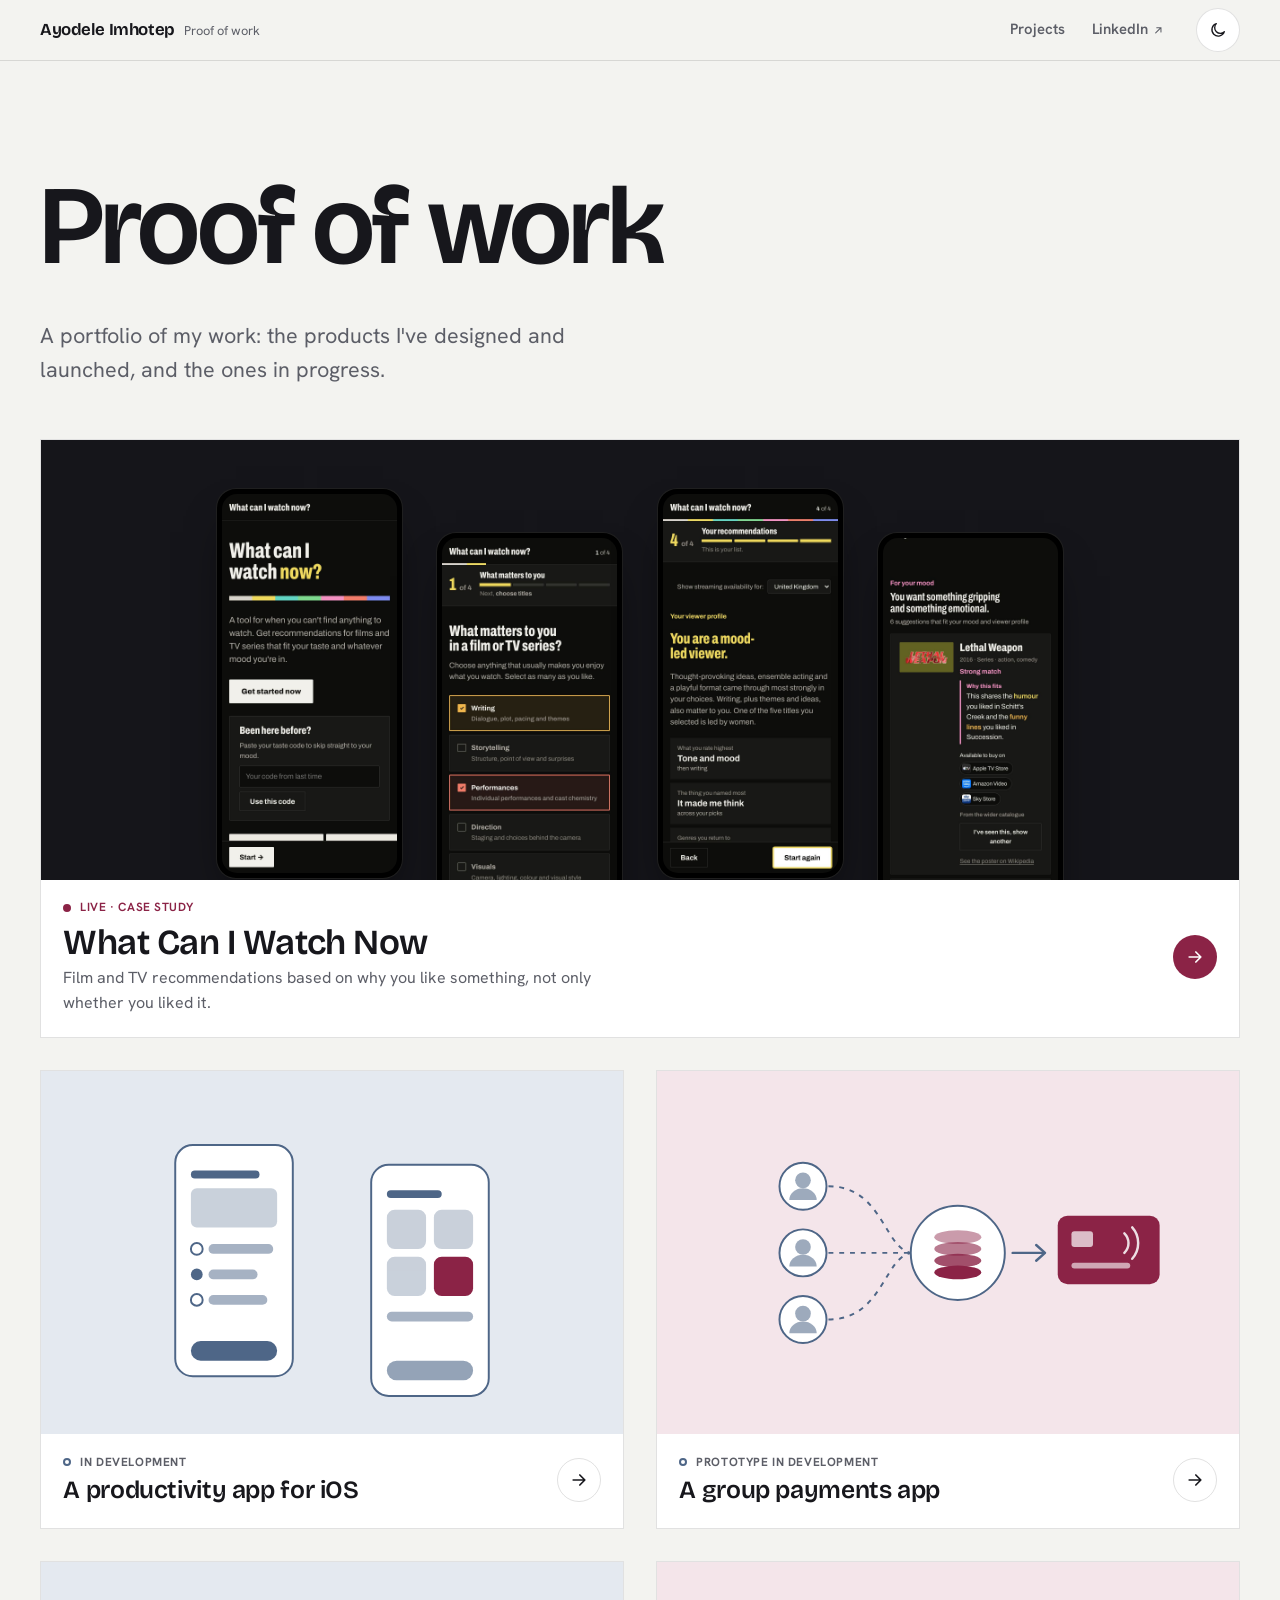
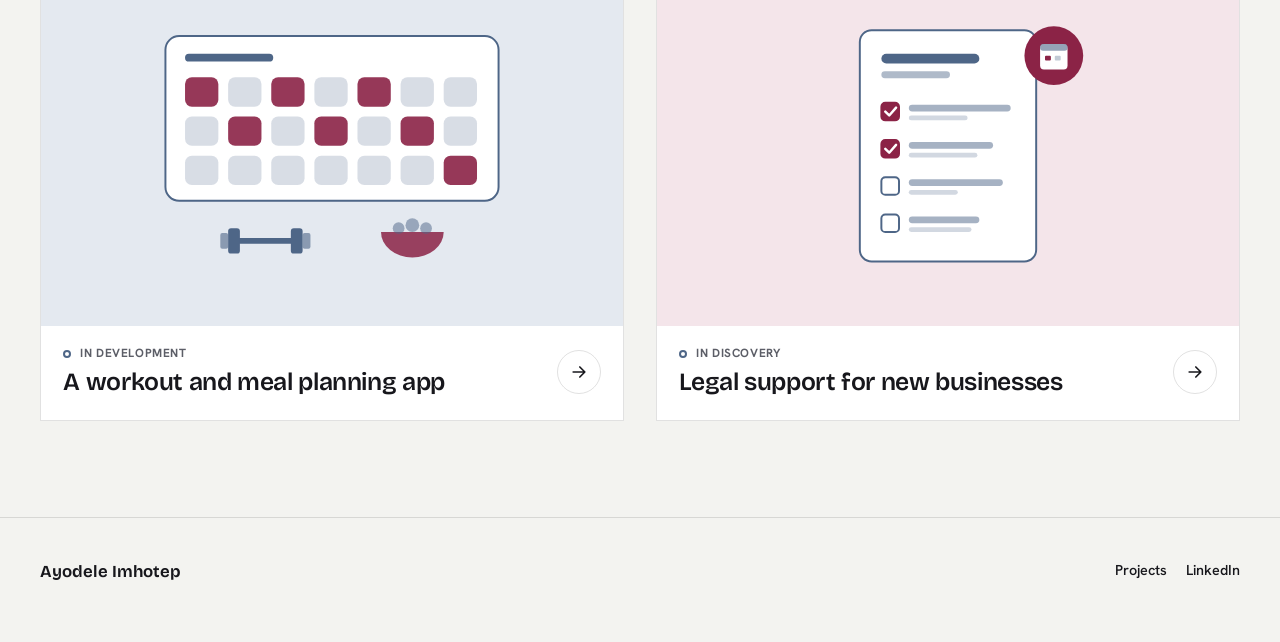
==== portfolio/index.html @ 2a447baf "Add projects in progress, current screens and copy edits" ====
<!doctype html>
<html lang="en-GB">
<head>
<meta charset="utf-8">
<meta name="viewport" content="width=device-width, initial-scale=1, viewport-fit=cover">
<title>Proof of Work, by Ayodele Imhotep</title>
<meta name="description" content="Proof of work: the portfolio of Ayodele Imhotep. Products designed and launched, and the ones in progress.">
<script>try{var t=localStorage.getItem('pow-theme');if(t==='dark'||t==='light')document.documentElement.setAttribute('data-theme',t)}catch(e){}</script>
<link rel="preconnect" href="https://fonts.googleapis.com">
<link rel="preconnect" href="https://fonts.gstatic.com" crossorigin>
<link href="https://fonts.googleapis.com/css2?family=Bricolage+Grotesque:opsz,wght@12..96,400..700&family=Hanken+Grotesk:ital,wght@0,300..700;1,300..700&display=swap" rel="stylesheet">
<link rel="stylesheet" href="site.css">
<link rel="stylesheet" href="redesign.css">
<link rel="stylesheet" href="refinement.css">
</head>
<body>
<a class="skip-link" href="#main">Skip to content</a>
<header class="site-nav">
  <div class="inner">
    <a class="brand" href="index.html"><span class="brand-name">Ayodele Imhotep</span><span class="brand-tag">Proof of work</span></a>
    <nav class="main-links" aria-label="Main"><a href="work.html">Projects</a><a href="https://www.linkedin.com/in/ayoimhotep" target="_blank" rel="noopener">LinkedIn<svg viewBox="0 0 24 24" fill="none" stroke="currentColor" stroke-width="2" stroke-linecap="round" stroke-linejoin="round" aria-hidden="true" class="ext"><path d="M7 17L17 7M9 7h8v8"/></svg></a></nav>
    <button class="theme-toggle" id="themeBtn" type="button" aria-label="Switch colour theme"><svg class="i-sun" viewBox="0 0 24 24" fill="none" stroke="currentColor" stroke-width="1.8" stroke-linecap="round" aria-hidden="true"><circle cx="12" cy="12" r="4.2"/><path d="M12 2.5v2.2M12 19.3v2.2M4.6 4.6l1.6 1.6M17.8 17.8l1.6 1.6M2.5 12h2.2M19.3 12h2.2M4.6 19.4l1.6-1.6M17.8 6.2l1.6-1.6"/></svg><svg class="i-moon" viewBox="0 0 24 24" fill="none" stroke="currentColor" stroke-width="1.8" stroke-linecap="round" stroke-linejoin="round" aria-hidden="true"><path d="M20.5 14.2A8.5 8.5 0 1 1 9.8 3.5a6.8 6.8 0 0 0 10.7 10.7z"/></svg></button>
  </div>
</header>

<main id="main">
<section class="landing">
  <div class="wrap">
    <h1>Proof of work</h1>
    <p class="lede">A portfolio of my work: the products I've designed and launched, and the ones in progress.</p>
  </div>
</section>

<section class="tiles" aria-label="Projects">
  <div class="wrap tile-grid">
    <a class="tile tile-feature" href="what-can-i-watch-now.html">
      <div class="tile-visual dark" aria-hidden="true">
        <div class="fan">
          <span><img src="img/wciwn-now-landing.jpg" alt="" width="390" height="844"></span>
          <span><img src="img/wciwn-now-what-matters.jpg" alt="" width="390" height="844"></span>
          <span><img src="img/wciwn-now-profile.jpg" alt="" width="390" height="844"></span>
          <span><img src="img/wciwn-now-recommendations.jpg" alt="" width="390" height="844"></span>
        </div>
      </div>
      <div class="tile-cap">
        <div>
          <p class="tile-status live"><span class="dot" aria-hidden="true"></span>Live · Case study</p>
          <h2>What Can I Watch Now</h2>
          <p>Film and TV recommendations based on why you like something, not only whether you liked it.</p>
        </div>
        <span class="tile-go"><svg viewBox="0 0 24 24" fill="none" stroke="currentColor" stroke-width="2" stroke-linecap="round" stroke-linejoin="round" aria-hidden="true"><path d="M5 12h14M13 6l6 6-6 6"/></svg></span>
      </div>
    </a>
    <a class="tile" href="work.html#planner">
      <div class="tile-visual slate" aria-hidden="true"><svg viewBox="0 0 480 300" preserveAspectRatio="xMidYMid meet" aria-hidden="true" focusable="false">
  <g fill="none" stroke="var(--slate)" stroke-width="2"><rect x="80" y="40" width="120" height="236" rx="18" fill="var(--surface)"/><rect x="280" y="60" width="120" height="236" rx="18" fill="var(--surface)"/></g>
  <g fill="var(--slate)"><rect x="96" y="66" width="70" height="8" rx="4"/><rect x="96" y="84" width="88" height="40" rx="6" opacity=".3"/>
  <circle cx="102" cy="146" r="6" fill="none" stroke="var(--slate)" stroke-width="2"/><rect x="114" y="141" width="66" height="10" rx="5" opacity=".5"/>
  <circle cx="102" cy="172" r="6"/><rect x="114" y="167" width="50" height="10" rx="5" opacity=".5"/>
  <circle cx="102" cy="198" r="6" fill="none" stroke="var(--slate)" stroke-width="2"/><rect x="114" y="193" width="60" height="10" rx="5" opacity=".5"/>
  <rect x="96" y="240" width="88" height="20" rx="10"/>
  <rect x="296" y="86" width="56" height="8" rx="4"/>
  <g opacity=".3"><rect x="296" y="106" width="40" height="40" rx="8"/><rect x="344" y="106" width="40" height="40" rx="8"/><rect x="296" y="154" width="40" height="40" rx="8"/></g><rect x="344" y="154" width="40" height="40" rx="8" fill="var(--accent)"/>
  <rect x="296" y="210" width="88" height="10" rx="5" opacity=".5"/><rect x="296" y="260" width="88" height="20" rx="10" opacity=".6"/></g>
</svg></div>
      <div class="tile-cap">
        <div>
          <p class="tile-status"><span class="dot" aria-hidden="true"></span>In development</p>
          <h2>A productivity app for iOS</h2>
        </div>
        <span class="tile-go ghost"><svg viewBox="0 0 24 24" fill="none" stroke="currentColor" stroke-width="2" stroke-linecap="round" stroke-linejoin="round" aria-hidden="true"><path d="M5 12h14M13 6l6 6-6 6"/></svg></span>
      </div>
    </a>
    <a class="tile" href="work.html#group-payments">
      <div class="tile-visual accent" aria-hidden="true"><svg viewBox="0 0 480 300" preserveAspectRatio="xMidYMid meet" aria-hidden="true" focusable="false">
  <g stroke="var(--slate)" stroke-width="2" stroke-dasharray="5 6" fill="none"><path d="M118 82 C175 82 175 150 205 150"/><path d="M118 150 L205 150"/><path d="M118 218 C175 218 175 150 205 150"/></g>
  <g fill="var(--surface)" stroke="var(--slate)" stroke-width="2"><circle cx="92" cy="82" r="24"/><circle cx="92" cy="150" r="24"/><circle cx="92" cy="218" r="24"/></g>
  <g fill="var(--slate)" opacity=".55"><circle cx="92" cy="76" r="8"/><path d="M78 96a14 12 0 0 1 28 0z"/><circle cx="92" cy="144" r="8"/><path d="M78 164a14 12 0 0 1 28 0z"/><circle cx="92" cy="212" r="8"/><path d="M78 232a14 12 0 0 1 28 0z"/></g>
  <circle cx="250" cy="150" r="48" fill="var(--surface)" stroke="var(--slate)" stroke-width="2"/>
  <g fill="var(--accent)"><ellipse cx="250" cy="170" rx="24" ry="7"/><ellipse cx="250" cy="158" rx="24" ry="7" opacity=".8"/><ellipse cx="250" cy="146" rx="24" ry="7" opacity=".6"/><ellipse cx="250" cy="134" rx="24" ry="7" opacity=".45"/></g>
  <path d="M306 150 H338" stroke="var(--slate)" stroke-width="2.5" stroke-linecap="round"/><path d="M330 142 l9 8 -9 8" fill="none" stroke="var(--slate)" stroke-width="2.5" stroke-linecap="round" stroke-linejoin="round"/>
  <rect x="352" y="112" width="104" height="70" rx="10" fill="var(--accent)"/><rect x="366" y="128" width="22" height="16" rx="3" fill="var(--surface)" opacity=".7"/>
  <g fill="none" stroke="var(--surface)" stroke-width="2.5" stroke-linecap="round" opacity=".85"><path d="M420 130a14 14 0 0 1 0 20"/><path d="M428 124a24 24 0 0 1 0 32"/></g>
  <rect x="366" y="160" width="60" height="6" rx="3" fill="var(--surface)" opacity=".6"/>
</svg></div>
      <div class="tile-cap">
        <div>
          <p class="tile-status"><span class="dot" aria-hidden="true"></span>Prototype in development</p>
          <h2>A group payments app</h2>
        </div>
        <span class="tile-go ghost"><svg viewBox="0 0 24 24" fill="none" stroke="currentColor" stroke-width="2" stroke-linecap="round" stroke-linejoin="round" aria-hidden="true"><path d="M5 12h14M13 6l6 6-6 6"/></svg></span>
      </div>
    </a>
    <a class="tile" href="work.html#workout-meals">
      <div class="tile-visual slate" aria-hidden="true"><svg viewBox="0 0 480 300" preserveAspectRatio="xMidYMid meet" aria-hidden="true" focusable="false">
  <rect x="70" y="40" width="340" height="168" rx="14" fill="var(--surface)" stroke="var(--slate)" stroke-width="2"/>
  <g fill="var(--slate)"><rect x="90" y="58" width="90" height="8" rx="4"/></g>
  <g>
<rect x="90" y="82" width="34" height="30" rx="7" fill="var(--accent)" opacity=".9"/><rect x="134" y="82" width="34" height="30" rx="7" fill="var(--slate)" opacity=".22"/><rect x="178" y="82" width="34" height="30" rx="7" fill="var(--accent)" opacity=".9"/><rect x="222" y="82" width="34" height="30" rx="7" fill="var(--slate)" opacity=".22"/><rect x="266" y="82" width="34" height="30" rx="7" fill="var(--accent)" opacity=".9"/><rect x="310" y="82" width="34" height="30" rx="7" fill="var(--slate)" opacity=".22"/><rect x="354" y="82" width="34" height="30" rx="7" fill="var(--slate)" opacity=".22"/><rect x="90" y="122" width="34" height="30" rx="7" fill="var(--slate)" opacity=".22"/><rect x="134" y="122" width="34" height="30" rx="7" fill="var(--accent)" opacity=".9"/><rect x="178" y="122" width="34" height="30" rx="7" fill="var(--slate)" opacity=".22"/><rect x="222" y="122" width="34" height="30" rx="7" fill="var(--accent)" opacity=".9"/><rect x="266" y="122" width="34" height="30" rx="7" fill="var(--slate)" opacity=".22"/><rect x="310" y="122" width="34" height="30" rx="7" fill="var(--accent)" opacity=".9"/><rect x="354" y="122" width="34" height="30" rx="7" fill="var(--slate)" opacity=".22"/><rect x="90" y="162" width="34" height="30" rx="7" fill="var(--slate)" opacity=".22"/><rect x="134" y="162" width="34" height="30" rx="7" fill="var(--slate)" opacity=".22"/><rect x="178" y="162" width="34" height="30" rx="7" fill="var(--slate)" opacity=".22"/><rect x="222" y="162" width="34" height="30" rx="7" fill="var(--slate)" opacity=".22"/><rect x="266" y="162" width="34" height="30" rx="7" fill="var(--slate)" opacity=".22"/><rect x="310" y="162" width="34" height="30" rx="7" fill="var(--slate)" opacity=".22"/><rect x="354" y="162" width="34" height="30" rx="7" fill="var(--accent)" opacity=".9"/>
  </g>
  <g transform="translate(140 236)" fill="var(--slate)"><rect x="0" y="10" width="64" height="6" rx="3"/><rect x="-6" y="0" width="12" height="26" rx="3"/><rect x="58" y="0" width="12" height="26" rx="3"/><rect x="-14" y="5" width="8" height="16" rx="2" opacity=".6"/><rect x="70" y="5" width="8" height="16" rx="2" opacity=".6"/></g>
  <g transform="translate(290 232)"><path d="M0 8 H64 A32 26 0 0 1 0 8 Z" fill="var(--accent)" opacity=".85"/><g fill="var(--slate)" opacity=".5"><circle cx="18" cy="4" r="6"/><circle cx="32" cy="1" r="7"/><circle cx="46" cy="4" r="6"/></g></g>
</svg></div>
      <div class="tile-cap">
        <div>
          <p class="tile-status"><span class="dot" aria-hidden="true"></span>In development</p>
          <h2>A workout and meal planning app</h2>
        </div>
        <span class="tile-go ghost"><svg viewBox="0 0 24 24" fill="none" stroke="currentColor" stroke-width="2" stroke-linecap="round" stroke-linejoin="round" aria-hidden="true"><path d="M5 12h14M13 6l6 6-6 6"/></svg></span>
      </div>
    </a>
    <a class="tile" href="work.html#legal-support">
      <div class="tile-visual accent" aria-hidden="true"><svg viewBox="0 0 480 300" preserveAspectRatio="xMidYMid meet" aria-hidden="true" focusable="false">
  <rect x="150" y="34" width="180" height="236" rx="12" fill="var(--surface)" stroke="var(--slate)" stroke-width="2"/>
  <g fill="var(--slate)"><rect x="172" y="58" width="100" height="10" rx="5"/><rect x="172" y="76" width="70" height="7" rx="3.5" opacity=".45"/></g>
  <rect x="172" y="108" width="18" height="18" rx="4" fill="var(--accent)" stroke="var(--accent)" stroke-width="2"/><path d="M176 117 l4 4 7 -8" fill="none" stroke="var(--surface)" stroke-width="2.5" stroke-linecap="round" stroke-linejoin="round"/><rect x="200" y="110" width="104" height="7" rx="3.5" fill="var(--slate)" opacity=".5"/><rect x="200" y="121" width="60" height="5" rx="2.5" fill="var(--slate)" opacity=".25"/>
  <rect x="172" y="146" width="18" height="18" rx="4" fill="var(--accent)" stroke="var(--accent)" stroke-width="2"/><path d="M176 155 l4 4 7 -8" fill="none" stroke="var(--surface)" stroke-width="2.5" stroke-linecap="round" stroke-linejoin="round"/><rect x="200" y="148" width="86" height="7" rx="3.5" fill="var(--slate)" opacity=".5"/><rect x="200" y="159" width="70" height="5" rx="2.5" fill="var(--slate)" opacity=".25"/>
  <rect x="172" y="184" width="18" height="18" rx="4" fill="none" stroke="var(--slate)" stroke-width="2"/><rect x="200" y="186" width="96" height="7" rx="3.5" fill="var(--slate)" opacity=".5"/><rect x="200" y="197" width="50" height="5" rx="2.5" fill="var(--slate)" opacity=".25"/>
  <rect x="172" y="222" width="18" height="18" rx="4" fill="none" stroke="var(--slate)" stroke-width="2"/><rect x="200" y="224" width="72" height="7" rx="3.5" fill="var(--slate)" opacity=".5"/><rect x="200" y="235" width="64" height="5" rx="2.5" fill="var(--slate)" opacity=".25"/>

  <g transform="translate(318 30)"><circle cx="30" cy="30" r="30" fill="var(--accent)"/><rect x="16" y="18" width="28" height="26" rx="4" fill="var(--surface)"/><rect x="16" y="18" width="28" height="7" rx="3" fill="var(--slate)" opacity=".6"/><rect x="21" y="30" width="6" height="5" rx="1" fill="var(--accent)"/><rect x="31" y="30" width="6" height="5" rx="1" fill="var(--slate)" opacity=".35"/></g>
</svg></div>
      <div class="tile-cap">
        <div>
          <p class="tile-status"><span class="dot" aria-hidden="true"></span>In discovery</p>
          <h2>Legal support for new businesses</h2>
        </div>
        <span class="tile-go ghost"><svg viewBox="0 0 24 24" fill="none" stroke="currentColor" stroke-width="2" stroke-linecap="round" stroke-linejoin="round" aria-hidden="true"><path d="M5 12h14M13 6l6 6-6 6"/></svg></span>
      </div>
    </a>
  </div>
</section>
</main>
<footer class="site-footer">
  <div class="wrap">
    <p class="f-name">Ayodele Imhotep</p>
    <nav aria-label="Footer">
      <a href="work.html">Projects</a><a href="https://www.linkedin.com/in/ayoimhotep" target="_blank" rel="noopener">LinkedIn</a>
    </nav>
  </div>
</footer>
<script src="site.js"></script>
</body>
</html>
---- portfolio/site.css ----
/* ============ tokens ============ */

:root{
  /* fonts */
  --f-display:'Bricolage Grotesque','Hanken Grotesk',system-ui,sans-serif;
  --f-body:'Hanken Grotesk',system-ui,-apple-system,'Segoe UI',sans-serif;
  --f-ui:'Hanken Grotesk',system-ui,-apple-system,'Segoe UI',sans-serif;

  /* palette: light */
  --bg:#F3F3F0; --surface:#FFFFFF; --surface-2:#E9E9E5;
  --ink:#17171C; --ink-2:#5C5E67; --line:rgba(23,23,28,.13); --line-soft:rgba(23,23,28,.075);
  --accent:#8B2346; --accent-hover:#6F1B37; --accent-ink:#FFFFFF; --accent-soft:#F4E5EA;
  --slate:#4E6687; --slate-soft:#E4E9F0;
  --band:#15151A; --band-2:#1E1E24; --band-ink:#F1F1F3; --band-ink-2:#A7A9B2; --band-line:rgba(241,241,243,.14); --band-accent:#F29AB4;
  --shadow-1:0 1px 2px rgba(23,23,28,.06),0 1px 1px rgba(23,23,28,.04);
  --shadow-2:0 2px 6px rgba(23,23,28,.06),0 18px 40px -18px rgba(23,23,28,.28);
  --r-s:8px; --r-m:14px; --r-l:22px;

  /* aliases used by the case study components */
  --card:var(--surface); --card2:var(--surface-2); --ink2:var(--ink-2);
  --accent-bright:var(--accent); --yellow:var(--accent); --yellow-ink:var(--accent); --yellow-wash:var(--accent-soft);
  --chart-bar:var(--accent); --chart-bar2:var(--accent-hover); --chart-muted:#A9ABB3; --chart-grid:var(--line);
  --dk-bg:var(--band); --dk-card:var(--band-2); --dk-ink:var(--band-ink); --dk-ink2:var(--band-ink-2); --dk-line:var(--band-line);
  --dk-accent:var(--band-accent); --dk-yellow:var(--band-accent);
  --warn-wash:#F5EBDD; --warn-ink:#8A5A1F; --shadow:var(--shadow-1);
  --black:#17171C; --cream:#F3F3F0;
}
@media (prefers-color-scheme: dark){
  :root:not([data-theme="light"]){
    color-scheme:dark;
    --bg:#0F0F12; --surface:#17171C; --surface-2:#1D1D23;
    --ink:#EDEDF0; --ink-2:#A3A5AE; --line:rgba(237,237,240,.14); --line-soft:rgba(237,237,240,.08);
    --accent:#F29AB4; --accent-hover:#F7B7CA; --accent-ink:#1B0A11; --accent-soft:#35202A;
    --slate:#9DB2D1; --slate-soft:#1F2733;
    --band:#08080A; --band-2:#16161B;
    --shadow-1:0 1px 2px rgba(0,0,0,.5); --shadow-2:0 2px 6px rgba(0,0,0,.4),0 18px 40px -18px rgba(0,0,0,.8);
    --chart-muted:#5C5E66; --warn-wash:#2B2217; --warn-ink:#E6C08A;
  }
}
:root[data-theme="dark"]{
  color-scheme:dark;
  --bg:#0F0F12; --surface:#17171C; --surface-2:#1D1D23;
  --ink:#EDEDF0; --ink-2:#A3A5AE; --line:rgba(237,237,240,.14); --line-soft:rgba(237,237,240,.08);
  --accent:#F29AB4; --accent-hover:#F7B7CA; --accent-ink:#1B0A11; --accent-soft:#35202A;
  --slate:#9DB2D1; --slate-soft:#1F2733;
  --band:#08080A; --band-2:#16161B;
  --shadow-1:0 1px 2px rgba(0,0,0,.5); --shadow-2:0 2px 6px rgba(0,0,0,.4),0 18px 40px -18px rgba(0,0,0,.8);
  --chart-muted:#5C5E66; --warn-wash:#2B2217; --warn-ink:#E6C08A;
}


/* ============ base ============ */
*{box-sizing:border-box}
html{scroll-behavior:smooth}
body{
  margin:0; background:var(--bg); color:var(--ink);
  font-family:var(--f-body);
  font-size:17px; line-height:1.6;
  -webkit-font-smoothing:antialiased; text-rendering:optimizeLegibility;
}
img,svg{max-width:100%;height:auto}
a{color:var(--accent);text-decoration-thickness:1px;text-underline-offset:3px}
.mono{font-family:var(--f-ui);font-variant-numeric:tabular-nums}
.measure{max-width:46rem}
.wrap{max-width:1120px;margin:0 auto;padding:0 20px}
@media(max-width:640px){.wrap{padding:0 16px}}

h1,h2,h3,h4{font-family:var(--f-display);font-weight:600;line-height:1.12;margin:0 0 .5em;letter-spacing:-.015em}
h2{font-size:clamp(1.6rem,3.2vw,2.35rem);text-wrap:balance}
h3{font-size:clamp(1.15rem,2vw,1.4rem)}
h4{font-size:1.05rem}
p{margin:0 0 1em}
ul{padding-left:1.15em;margin:0 0 1em}
li{margin:0 0 .45em}
strong{font-weight:650}

.kicker{font-family:var(--f-ui);font-weight:600;font-size:.9rem;color:var(--accent);margin-bottom:.8em;display:flex;align-items:center;gap:.6em}
.kicker::before{content:"";width:18px;height:2px;border-radius:2px;background:currentColor;flex:none}
.sec{padding:clamp(3rem,7vw,5.5rem) 0}
.sec-dark{background:var(--dk-bg);color:var(--dk-ink)}
.sec-dark .kicker{color:var(--dk-accent)}
.sec-dark p, .sec-dark li{color:var(--dk-ink)}
.sec-dark .dim{color:var(--dk-ink2)}
.dim{color:var(--ink2)}
.lead{font-size:1.13rem;line-height:1.6}

/* category band motif */
.band{display:flex;height:6px;width:100%}
.band i{flex:1}
.band i:nth-child(1){background:var(--b1)}.band i:nth-child(2){background:var(--b2)}
.band i:nth-child(3){background:var(--b3)}.band i:nth-child(4){background:var(--b4)}
.band i:nth-child(5){background:var(--b5)}.band i:nth-child(6){background:var(--b6)}
.band i:nth-child(7){background:var(--b7)}.band i:nth-child(8){background:var(--b8)}
.band i:nth-child(9){background:var(--b9)}.band i:nth-child(10){background:var(--b10)}
.band i:nth-child(11){background:var(--b11)}

/* ============ hero ============ */
.hero{background:var(--bg);color:var(--ink);position:relative;overflow:hidden;border-bottom:1px solid var(--line-soft)}
.hero .wrap{padding-top:clamp(3.5rem,8vw,6.5rem);padding-bottom:clamp(3rem,7vw,5.5rem);position:relative}
.hero h1{
  font-size:clamp(2.6rem,7.2vw,5.4rem);
  line-height:.98;letter-spacing:0;margin:.25em 0 .3em;
}
.hero h1 .y{color:var(--accent);font-style:italic}
.hero .sub{max-width:44rem;color:var(--ink2);font-size:clamp(1rem,1.6vw,1.2rem)}
.hero-meta{display:flex;flex-wrap:wrap;gap:.5rem;margin-top:1.6rem}
.chip{
  font-family:var(--f-ui);font-size:.7rem;letter-spacing:.01em;
  border:1px solid var(--line);color:var(--ink2);border-radius:99px;padding:.42em .95em;white-space:nowrap;
}
.chip b{color:var(--accent);font-weight:600}
.hero-stats{display:grid;grid-template-columns:repeat(4,1fr);gap:1px;background:var(--line);border:1px solid var(--line);border-radius:10px;overflow:hidden;margin-top:2.4rem}
.hero-stats>div{background:var(--card);padding:1.05rem 1.15rem}
.hero-stats .n{font-family:var(--f-display);font-size:clamp(1.5rem,2.8vw,2.15rem);font-weight:600;color:var(--accent);line-height:1.1;font-variant-numeric:tabular-nums}
.hero-stats .l{font-family:var(--f-ui);font-size:.76rem;color:var(--ink2);margin-top:.3rem;line-height:1.35}
@media(max-width:760px){.hero-stats{grid-template-columns:repeat(2,1fr)}}

/* ============ cards & callouts ============ */
.card{background:var(--card);border:1px solid var(--line-soft);border-radius:10px;padding:1.4rem 1.5rem;box-shadow:var(--shadow)}
.callout{
  border-left:4px solid var(--yellow);background:var(--yellow-wash);
  border-radius:0 8px 8px 0;padding:1rem 1.25rem;margin:1.4rem 0;
}
.callout .t{font-weight:700;font-size:.78rem;letter-spacing:.01em;color:var(--yellow-ink);margin-bottom:.35rem;font-family:var(--f-ui)}
.callout p{margin:0}
.grid2{display:grid;grid-template-columns:1fr 1fr;gap:1.2rem}
.grid2>*,.grid3>*{min-width:0}
.grid3{display:grid;grid-template-columns:repeat(3,1fr);gap:1.2rem}
@media(max-width:860px){.grid2,.grid3{grid-template-columns:1fr}}

/* ============ tables ============ */
.tblwrap{overflow-x:auto;border:1px solid var(--line-soft);border-radius:10px;background:var(--card);box-shadow:var(--shadow)}
table{border-collapse:collapse;width:100%;font-size:.9rem}
th{
  font-family:var(--f-ui);font-size:.66rem;letter-spacing:.01em;
  color:var(--ink2);text-align:left;padding:.8em .95em;border-bottom:1.5px solid var(--line);white-space:nowrap;
}
td{padding:.72em .95em;border-bottom:1px solid var(--line-soft);vertical-align:top}
tr:last-child td{border-bottom:none}
td.num,th.num{text-align:right;font-family:var(--f-ui);font-variant-numeric:tabular-nums;white-space:nowrap}
.tag{
  display:inline-block;font-family:var(--f-ui);font-size:.63rem;font-weight:600;letter-spacing:.01em;
  border-radius:99px;padding:.28em .7em;white-space:nowrap;
}
.tag.ship{background:var(--accent);color:var(--bg)}
:root[data-theme="dark"] .tag.ship{color:#14161C}
@media (prefers-color-scheme: dark){:root:not([data-theme="light"]) .tag.ship{color:#14161C}}
.tag.defer{border:1.5px solid var(--chart-muted);color:var(--ink2);background:transparent}

/* ============ figures ============ */
figure{margin:1.8rem 0}
figcaption{font-size:.8rem;color:var(--ink2);margin-top:.7rem;font-family:var(--f-ui);line-height:1.5}
.sec-dark figcaption{color:var(--dk-ink2)}
.figpanel{background:var(--card);border:1px solid var(--line-soft);border-radius:10px;padding:1.5rem;box-shadow:var(--shadow)}
.sec-dark .figpanel{background:var(--dk-card);border-color:var(--dk-line)}
svg text{font-family:var(--f-ui);font-variant-numeric:tabular-nums}

/* ============ persona cards ============ */
.personas{display:grid;grid-template-columns:repeat(2,1fr);gap:1.3rem}
@media(max-width:860px){.personas{grid-template-columns:1fr}}
.pcard{background:var(--dk-card);border:1px solid var(--dk-line);border-radius:12px;overflow:hidden;display:flex;flex-direction:column}
.pcard .phead{position:relative}
.pcard .pnum{z-index:3}
.pcard .phead svg{display:block;width:100%}
.pcard .pnum{
  position:absolute;top:12px;left:14px;font-family:var(--f-ui);font-size:.66rem;font-weight:600;
  letter-spacing:.1em;background:rgba(21,23,29,.75);color:#F3F3EF;
  border-radius:99px;padding:.35em .8em;backdrop-filter:blur(4px);
}
.pcard .pbody{padding:1.25rem 1.35rem 1.4rem;color:var(--dk-ink)}
.pcard h3{margin-bottom:.2rem}
.pcard .psub{font-size:.82rem;color:var(--dk-ink2);margin-bottom:.9rem}
.pcard ul{margin:0;font-size:.9rem;color:var(--dk-ink)}
.pcard li{margin-bottom:.5em}
.pcard .pquote{font-size:.8rem;color:var(--dk-ink2);border-top:1px solid var(--dk-line);margin-top:1rem;padding-top:.8rem}
.pnote{
  font-family:var(--f-ui);font-size:.68rem;letter-spacing:.01em;color:#fff;
  background:var(--accent);border-radius:8px;padding:.5em .8em;margin-bottom:.9rem;display:inline-block;font-weight:600;
}

/* ============ step flow / scoring diagram ============ */
.flow{display:grid;grid-template-columns:repeat(3,1fr);gap:1rem;margin:1.4rem 0}
@media(max-width:860px){.flow{grid-template-columns:1fr}}
.flow .st{background:var(--dk-card);border:1px solid var(--dk-line);border-radius:10px;padding:1.1rem 1.2rem;position:relative}
.flow .st .sn{font-family:var(--f-ui);font-size:.66rem;letter-spacing:.1em;color:var(--dk-accent);font-weight:600;margin-bottom:.4rem}
.flow .st h4{color:var(--dk-ink);margin-bottom:.35rem}
.flow .st p{font-size:.86rem;color:var(--dk-ink2);margin:0}
.flow .st .w{position:absolute;top:1rem;right:1.1rem;font-family:var(--f-ui);font-size:.72rem;color:var(--dk-yellow);font-weight:600}

/* ============ requirement sets ============ */
.req{border:1px solid var(--line-soft);border-radius:10px;background:var(--card);box-shadow:var(--shadow);margin-bottom:1.4rem;overflow:hidden}
.req .rhead{display:flex;align-items:baseline;gap:1rem;padding:1.15rem 1.4rem;border-bottom:1px solid var(--line-soft);flex-wrap:wrap}
.req .rn{font-family:var(--f-ui);font-weight:600;font-size:.95rem;color:var(--accent)}
.req .rhead h3{margin:0;flex:1;min-width:12rem}
.req .rserves{font-family:var(--f-ui);font-size:.66rem;letter-spacing:.01em;color:var(--ink2)}
.req .rbody{display:grid;grid-template-columns:1fr 1fr;gap:0}
@media(max-width:860px){.req .rbody{grid-template-columns:1fr}}
.req .rcol{padding:1.15rem 1.4rem}
.req .rcol+.rcol{border-left:1px solid var(--line-soft)}
@media(max-width:860px){.req .rcol+.rcol{border-left:none;border-top:1px solid var(--line-soft)}}
.req h5{font-family:var(--f-ui);font-size:.64rem;letter-spacing:.01em;color:var(--ink2);margin:0 0 .5em;font-weight:600}
.req ul{font-size:.88rem;margin-bottom:1.1em}
.req .rcol>:last-child{margin-bottom:0}
.oos{background:var(--card2);border-radius:10px;padding:.75rem .9rem;font-size:.84rem}
.oos b{font-family:var(--f-ui);font-size:.63rem;letter-spacing:.01em;color:var(--ink2);display:block;margin-bottom:.25em}

/* ============ before/after ============ */
.ba td:first-child{font-weight:600;width:32%}
.ba .bcell{color:var(--ink2)}
.ba .acell{font-weight:600;color:var(--accent)}

/* ============ scenarios ============ */
.scn{display:grid;grid-template-columns:1fr 1fr;gap:1.2rem;margin:1.3rem 0 2rem}
@media(max-width:860px){.scn{grid-template-columns:1fr}}
.scn .sc{border-radius:10px;padding:1.3rem 1.4rem;font-size:.92rem}
.scn .before{background:var(--card2);border:1px solid var(--line-soft)}
.scn .after{background:var(--dk-card);border:1px solid var(--dk-line);color:var(--dk-ink)}
.scn .sc .sl{font-family:var(--f-ui);font-size:.64rem;letter-spacing:.1em;font-weight:600;margin-bottom:.6rem}
.scn .before .sl{color:var(--ink2)}
.scn .after .sl{color:var(--dk-yellow)}
.scn .sc p{margin:0}

/* ============ storyboard ============ */
.story{display:grid;grid-template-columns:repeat(4,1fr);gap:1.1rem}
@media(max-width:980px){.story{grid-template-columns:repeat(2,1fr)}}
@media(max-width:560px){.story{grid-template-columns:1fr}}
.frame{background:var(--card);border:1px solid var(--line-soft);border-radius:10px;overflow:hidden;box-shadow:var(--shadow)}
.frame svg{display:block;width:100%;background:var(--card2)}
.frame .ft{padding:.9rem 1rem 1rem}
.frame .ft .fn{font-family:var(--f-ui);font-size:.62rem;letter-spacing:.1em;color:var(--accent);font-weight:600;margin-bottom:.3rem}
.frame .ft p{font-size:.82rem;margin:0;color:var(--ink2)}

/* ============ wireframes ============ */
.wires{display:grid;grid-template-columns:repeat(3,1fr);gap:1.4rem}
@media(max-width:980px){.wires{grid-template-columns:1fr;max-width:420px;margin:0 auto}}
.phone{
  background:#0D0D0C;border:1px solid rgba(242,240,234,.2);border-radius:26px;padding:10px;
  box-shadow:var(--shadow);
}
.phone .screen{background:#141412;border-radius:12px;overflow:hidden;display:flex;flex-direction:column;min-height:520px;color:#F2F0EA;font-size:.72rem;line-height:1.4}
.phone .notch{height:20px;display:grid;place-items:center}
.phone .notch i{width:64px;height:5px;border-radius:99px;background:rgba(242,240,234,.22)}
.wlabel{text-align:center;font-family:var(--f-ui);font-size:.68rem;color:var(--ink2);margin-top:.8rem;line-height:1.5}
.sec-dark .wlabel{color:var(--dk-ink2)}
/* wire elements */
.w-banner{background:#1d1d18;border-bottom:1px solid rgba(242,240,234,.12);padding:.6em .9em;font-family:var(--f-ui);font-size:.62rem;color:#cfcbbd}
.w-banner b{color:#F0DA5E}
.w-h{font-weight:700;font-size:.95rem;padding:.9em .9em .2em;}
.w-opt{margin:.5em .9em;background:rgba(240,218,94,.14);border:1px solid rgba(240,218,94,.55);border-radius:8px;padding:.55em .7em;display:flex;justify-content:space-between;gap:.6em;align-items:center}
.w-opt b{color:#F0DA5E;font-weight:600}
.w-opt u{color:#62D5C3;text-decoration-thickness:1px;white-space:nowrap}
.w-row{margin:.45em .9em;background:#1b1b17;border:1px solid rgba(242,240,234,.1);border-radius:10px;padding:.55em .7em;display:flex;gap:.6em}
.w-row .cb{width:14px;height:14px;border:1.5px solid rgba(242,240,234,.45);border-radius:4px;flex:none;margin-top:2px}
.w-row .cb.on{background:#F0DA5E;border-color:#F0DA5E}
.w-row .rl b{display:block;font-weight:600}
.w-row .rl span{color:#a8a496;font-size:.6rem}
.w-bar{margin-top:auto;display:flex;gap:.5em;padding:.7em .9em;border-top:1px solid rgba(242,240,234,.12);background:#101010}
.w-btn{border-radius:9px;padding:.55em .4em;text-align:center;font-weight:600;flex:1;font-size:.66rem}
.w-btn.ghost{border:1px solid rgba(242,240,234,.35);color:#d9d5c7}
.w-btn.line{border:1.5px solid #62D5C3;color:#62D5C3}
.w-btn.fill{background:#F0DA5E;color:#0D0D0C}
.w-card{margin:.45em .9em;background:#1b1b17;border:1px solid rgba(242,240,234,.1);border-radius:10px;padding:.6em .7em}
.w-card .tt{display:flex;gap:.55em;align-items:center;margin-bottom:.5em}
.w-card .th{width:30px;height:20px;border-radius:4px;background:#2c2c26;flex:none}
.w-card .tt b{font-weight:600}
.w-cats{display:flex;flex-wrap:wrap;gap:4px}
.w-cats i{height:8px;border-radius:99px;flex:1 1 26%;background:#2c2c26;min-width:26%}
.w-search{margin:.7em .9em;background:#1f1f1a;border:1px solid rgba(240,218,94,.5);border-radius:12px;padding:.7em .8em;box-shadow:0 0 0 4px rgba(240,218,94,.07)}
.w-search .lbl{font-weight:600;margin-bottom:.5em}
.w-seg{display:flex;gap:4px;margin-bottom:.5em}
.w-seg i{flex:1;text-align:center;border:1px solid rgba(242,240,234,.25);border-radius:99px;padding:.3em 0;font-size:.58rem;color:#cfcbbd;font-style:normal}
.w-seg i.on{background:#F2F0EA;color:#0D0D0C;font-weight:600;border-color:#F2F0EA}
.w-dd{display:flex;gap:6px}
.w-dd i{flex:1;border:1px solid rgba(242,240,234,.25);border-radius:8px;padding:.4em .5em;font-size:.58rem;color:#cfcbbd;font-style:normal;white-space:nowrap;overflow:hidden;text-overflow:ellipsis}
.w-dd i b{color:#F2F0EA}
.w-grid{display:grid;grid-template-columns:repeat(3,1fr);gap:6px;padding:.2em .9em .9em}
.w-grid i{aspect-ratio:2/3;background:#23231e;border-radius:6px;border:1px solid rgba(242,240,234,.07)}
.w-grid i.hi{outline:2px solid #62D5C3;outline-offset:-2px}

/* ============ gtm / metrics ============ */
.metricgrid{display:grid;grid-template-columns:repeat(2,1fr);gap:1.1rem}
@media(max-width:760px){.metricgrid{grid-template-columns:1fr}}

/* ============ caveats ============ */
.caveats .card{border-left:5px solid var(--yellow);border-radius:4px 14px 14px 4px}
.caveats .cnum{font-family:var(--f-ui);color:var(--yellow-ink);font-weight:600;font-size:.7rem;letter-spacing:.1em;margin-bottom:.4rem}
:root[data-theme="dark"] .caveats .cnum{color:var(--dk-yellow)}
@media (prefers-color-scheme: dark){:root:not([data-theme="light"]) .caveats .cnum{color:var(--dk-yellow)}}
.caveats p{margin:0;font-size:.95rem}

/* ============ buttons ============ */
.btnrow{display:flex;flex-wrap:wrap;gap:.7rem;margin-top:1.7rem}
.btn{
  display:inline-flex;align-items:center;gap:.5em;border-radius:99px;padding:.72em 1.35em;
  font-weight:650;font-size:.92rem;text-decoration:none;border:1.5px solid transparent;cursor:pointer;
  transition:transform .18s ease, box-shadow .18s ease;
}
.btn:hover{transform:translateY(-2px)}
.btn-y{background:var(--accent);color:#fff}
.btn-y:hover{box-shadow:0 6px 20px rgba(39,67,201,.28)}
.btn-ghost{border-color:var(--line);color:var(--ink)}
.btn-ghost:hover{border-color:var(--ink2)}
.btn-ghost-light{border-color:var(--line);color:var(--ink)}

/* ============ at a glance ============ */
.glance-grid{display:grid;grid-template-columns:repeat(4,1fr);gap:1.1rem;margin-top:1.8rem}
@media(max-width:980px){.glance-grid{grid-template-columns:repeat(2,1fr)}}
@media(max-width:560px){.glance-grid{grid-template-columns:1fr}}
.gcard{
  display:block;text-decoration:none;color:var(--ink);background:var(--card);
  border:1px solid var(--line-soft);border-radius:10px;padding:1.15rem 1.2rem;box-shadow:var(--shadow);
  transition:transform .18s ease, box-shadow .18s ease;
}
.gcard:hover{transform:translateY(-2px);border-color:var(--accent)}
.gcard .gn{font-family:var(--f-ui);font-weight:600;font-size:1.25rem;color:var(--accent);line-height:1.2}
.gcard .gl{font-size:.82rem;color:var(--ink2);margin-top:.35rem;line-height:1.45}
.gcard .gs{font-family:var(--f-ui);font-size:.62rem;letter-spacing:.01em;color:var(--yellow-ink);margin-top:.7rem;font-weight:600}
.skillchips{display:flex;flex-wrap:wrap;gap:.5rem;margin-top:1.1rem}
.skillchips a{
  font-family:var(--f-ui);font-size:.68rem;letter-spacing:.01em;
  text-decoration:none;color:var(--ink);border:1.5px solid var(--line);border-radius:99px;padding:.5em 1em;
  transition:border-color .18s ease,color .18s ease;
}
.skillchips a:hover{border-color:var(--accent);color:var(--accent)}

/* ============ persona photos ============ */
.ph{position:relative;aspect-ratio:420/210;overflow:hidden;background:#1a1a17}
.ph img{width:100%;height:100%;object-fit:cover;display:block}



/* ============ motion ============ */
.rv{opacity:0;transform:translateY(16px);transition:opacity .65s cubic-bezier(.2,.6,.2,1),transform .65s cubic-bezier(.2,.6,.2,1)}
.rv.in{opacity:1;transform:none}
.figpanel svg g.bars rect{transform:scaleX(0);transform-box:fill-box;transform-origin:left center;transition:transform .9s cubic-bezier(.22,.7,.25,1)}
.figpanel.in svg g.bars rect{transform:scaleX(1)}
.figpanel svg g.bars rect:nth-child(2){transition-delay:.08s}
.figpanel svg g.bars rect:nth-child(3){transition-delay:.16s}
.figpanel svg g.bars rect:nth-child(4){transition-delay:.24s}
.figpanel svg g.bars rect:nth-child(5){transition-delay:.32s}
.figpanel svg g.bars rect:nth-child(6){transition-delay:.4s}
.figpanel svg g.bars rect:nth-child(7){transition-delay:.48s}
@media (prefers-reduced-motion: reduce){
  .rv{opacity:1;transform:none;transition:none}
  .figpanel svg g.bars rect{transform:scaleX(1);transition:none}
  .btn,.gcard{transition:none}
  html{scroll-behavior:auto}
}

/* footer */
.credits{padding:2rem 0 0;font-size:.85rem;color:var(--ink2)}
.credits p{max-width:52rem}
.credits .mono{font-size:.8rem}

.smallnote{font-size:.8rem;color:var(--ink2)}
.sec-dark .smallnote{color:var(--dk-ink2)}
.divider-band{height:6px}

/* document sections: remap the dark tokens onto the light palette */
.doc{--dk-bg:var(--card2);--dk-card:var(--card);--dk-ink:var(--ink);--dk-ink2:var(--ink2);--dk-line:var(--line);--dk-accent:var(--accent);--dk-yellow:var(--accent)}
#personas.doc{background:var(--bg)}
.sec-alt{background:var(--card2)}
.hero h1{text-wrap:balance}


/* background rhythm for the visual-first order */
#glance,#personas,#beforeafter,#catalogue,#product,#shipped,#gtm,#caveats{background:var(--bg)}
#validation,#rice,#discarded,#scenarios,#notdone{background:var(--card2)}
.scn .before{background:var(--bg)}

/* ============ added sections ============ */
#glance,#screens,#beforeafter,#process,#product,#discarded,#scenarios,#notdone,#caveats{background:var(--bg)}
#personas,#validation,#rice,#catalogue,#constraints,#shipped,#gtm,#results{background:var(--card2)}
.ctx{display:grid;grid-template-columns:repeat(4,minmax(0,1fr));gap:0;margin:1.6rem 0 0;border-top:1px solid var(--line);border-bottom:1px solid var(--line)}
.ctx>div{padding:.9rem 1rem .9rem 0}
.ctx>div+div{padding-left:1rem;border-left:1px solid var(--line)}
.ctx dt{font-family:var(--f-ui);font-size:.76rem;font-weight:600;color:var(--accent);margin-bottom:.25rem}
.ctx dd{margin:0;font-size:.88rem;line-height:1.5}
@media(max-width:860px){.ctx{grid-template-columns:1fr 1fr}.ctx>div:nth-child(3){padding-left:0;border-left:none}.ctx>div:nth-child(n+3){border-top:1px solid var(--line)}}
@media(max-width:520px){.ctx{grid-template-columns:1fr}.ctx>div+div{padding-left:0;border-left:none;border-top:1px solid var(--line)}}
.artefacts{list-style:none;padding:0;margin:1rem 0 0;display:grid;grid-template-columns:repeat(auto-fill,minmax(14rem,1fr));gap:.1rem 1.4rem}
.artefacts li{margin:0;padding:.55rem 0;border-bottom:1px solid var(--line-soft);display:flex;flex-direction:column}
.artefacts a{font-family:var(--f-display);font-weight:600;text-decoration:none}
.artefacts a:hover{text-decoration:underline}
.artefacts span{font-family:var(--f-ui);font-size:.78rem;color:var(--ink2)}
.shots{display:grid;grid-template-columns:repeat(auto-fill,minmax(250px,1fr));gap:2rem 1.6rem;margin-top:2rem}
.shot{margin:0;display:flex;flex-direction:column;gap:.9rem}
.shot-img{background:#0D0D0C;border-radius:22px;padding:8px;border:1px solid var(--line);max-width:300px}
.shot-img img{display:block;width:100%;height:auto;border-radius:15px}
.shot figcaption{font-family:inherit;font-size:.9rem;color:var(--ink);margin:0;line-height:1.5}
.shot h3{font-size:1.1rem;margin:0 0 .4rem}
.shot p{margin:0 0 .45rem}
.shot b{font-family:var(--f-ui);font-size:.8rem;font-weight:600}
.shot .sp b{color:var(--warn-ink)}
.shot .sc b{color:var(--accent)}
.shot .sr a{font-family:var(--f-ui);font-size:.82rem;font-weight:600}
@media(max-width:560px){.shots{grid-template-columns:1fr}.shot-img{max-width:260px}}
.rounds{list-style:none;padding:0;margin:1.8rem 0 0;counter-reset:rd;border-left:2px solid var(--accent)}
.rounds li{counter-increment:rd;position:relative;padding:0 0 1.5rem 2.2rem;margin:0;max-width:48rem}
.rounds li::before{content:counter(rd);position:absolute;left:-.95rem;top:-.1rem;width:1.8rem;height:1.8rem;border-radius:50%;background:var(--accent);color:var(--bg);display:grid;place-items:center;font-family:var(--f-ui);font-weight:700;font-size:.85rem}
.rounds li:last-child{padding-bottom:0}
.rounds h3{font-size:1.15rem;margin:0 0 .35rem}
.rounds p{margin:0;font-size:.95rem}
.tradeoffs>div,.cons>div{background:var(--card);border:1px solid var(--line-soft);border-radius:10px;padding:1.1rem 1.25rem}
.tradeoffs p,.cons p{margin:0;font-size:.92rem}
.tradeoffs h4,.cons h4{margin-bottom:.35rem}
.cons{display:grid;grid-template-columns:repeat(3,minmax(0,1fr));gap:1rem;margin-top:1.6rem}
@media(max-width:860px){.cons{grid-template-columns:1fr}}
.resbox{background:var(--card);border:1px solid var(--line-soft);border-radius:10px;padding:1.2rem 1.35rem}
.resbox ul{font-size:.93rem}
.resbox p{margin:0;font-family:var(--f-ui);font-size:.85rem;font-weight:600}
.learn{max-width:48rem;padding-left:1.3em}
.learn li{margin-bottom:.7em}
.learn b{font-family:var(--f-display);font-weight:600}

/* =====================================================================
   SITE CHROME (shared by every page)
   ===================================================================== */
body{background:var(--bg);color:var(--ink);font-family:var(--f-body)}
::selection{background:var(--accent-soft);color:var(--ink)}
:focus-visible{outline:2px solid var(--accent);outline-offset:3px;border-radius:4px}
.skip-link{position:absolute;left:-9999px;top:0}
.skip-link:focus{left:16px;top:12px;z-index:100;background:var(--surface);padding:.5rem .8rem;border-radius:var(--r-s)}

.site-nav{position:sticky;top:env(safe-area-inset-top,0px);z-index:70;background:color-mix(in srgb,var(--bg) 88%,transparent);backdrop-filter:saturate(1.4) blur(12px);-webkit-backdrop-filter:saturate(1.4) blur(12px);border-bottom:1px solid var(--line-soft)}
.site-nav .inner{max-width:1200px;margin:0 auto;padding:0 20px;height:60px;display:flex;align-items:center;gap:1.2rem}
@media(max-width:640px){.site-nav .inner{padding:0 16px;height:56px;gap:.8rem}}
.brand{display:flex;align-items:baseline;gap:.55rem;text-decoration:none;color:var(--ink);min-width:0;margin-right:auto}
.brand-name{font-family:var(--f-display);font-weight:650;font-size:1.05rem;letter-spacing:-.01em;white-space:nowrap}
.brand-tag{font-family:var(--f-ui);font-size:.8rem;color:var(--ink-2);white-space:nowrap}
@media(max-width:520px){.brand-tag{display:none}}
.main-links{display:flex;gap:.2rem}
.main-links a{font-family:var(--f-ui);font-size:.93rem;font-weight:550;color:var(--ink-2);text-decoration:none;padding:.45rem .75rem;border-radius:999px;transition:color .15s ease,background-color .15s ease}
.main-links a:hover{color:var(--ink);background:var(--surface-2)}
.main-links a[aria-current="page"]{color:var(--ink);background:var(--surface-2)}
.theme-toggle{flex:none;width:38px;height:38px;border-radius:999px;border:1px solid var(--line);background:var(--surface);color:var(--ink);display:grid;place-items:center;cursor:pointer;transition:border-color .15s ease}
.theme-toggle:hover{border-color:var(--ink-2)}
.theme-toggle svg{width:18px;height:18px}
.theme-toggle .i-sun{display:none}
:root[data-theme="dark"] .theme-toggle .i-sun{display:block}
:root[data-theme="dark"] .theme-toggle .i-moon{display:none}
@media (prefers-color-scheme: dark){:root:not([data-theme="light"]) .theme-toggle .i-sun{display:block}:root:not([data-theme="light"]) .theme-toggle .i-moon{display:none}}

.site-footer{border-top:1px solid var(--line);margin-top:0;padding:2.6rem 0 3.2rem;font-family:var(--f-ui);font-size:.9rem;color:var(--ink-2)}
.site-footer .wrap{display:flex;flex-wrap:wrap;gap:1.2rem 2.4rem;align-items:flex-start;justify-content:space-between}
.site-footer .f-name{font-family:var(--f-display);font-weight:650;color:var(--ink);font-size:1.05rem;margin:0 0 .3rem}
.site-footer p{margin:0 0 .3rem;max-width:34rem}
.site-footer nav{display:flex;gap:1.2rem;flex-wrap:wrap}
.site-footer nav a{color:var(--ink);text-decoration:none;font-weight:550}
.site-footer nav a:hover{color:var(--accent);text-decoration:underline}

/* buttons, refreshed */
.btn{display:inline-flex;align-items:center;gap:.55em;border-radius:999px;padding:.8em 1.35em;font-family:var(--f-ui);font-weight:650;font-size:.95rem;text-decoration:none;border:1.5px solid transparent;cursor:pointer;transition:background-color .15s ease,border-color .15s ease,color .15s ease,transform .15s ease}
.btn:hover{transform:none}
.btn-y,.btn-primary{background:var(--accent);color:var(--accent-ink)}
.btn-y:hover,.btn-primary:hover{background:var(--accent-hover);box-shadow:none}
.btn-ghost{border-color:var(--line);color:var(--ink);background:transparent}
.btn-ghost:hover{border-color:var(--ink);background:transparent}
.btn .arr{transition:transform .15s ease}
.btn:hover .arr{transform:translateX(3px)}
.textlink{font-family:var(--f-ui);font-weight:650;color:var(--accent);text-decoration:none;display:inline-flex;align-items:center;gap:.4em}
.textlink:hover{text-decoration:underline;text-underline-offset:4px}
.tags{display:flex;flex-wrap:wrap;gap:.4rem;margin:0;padding:0;list-style:none}
.tags li{font-family:var(--f-ui);font-size:.78rem;font-weight:600;color:var(--ink-2);background:var(--surface-2);border-radius:999px;padding:.3em .75em;margin:0}
.tags li.live{background:var(--accent-soft);color:var(--accent)}
.page-head{padding:clamp(3rem,7vw,5.5rem) 0 clamp(1.5rem,3vw,2.5rem)}
.page-head h1{font-size:clamp(2.4rem,5.6vw,4.2rem);line-height:1.02;letter-spacing:-.03em;margin:0 0 .4em;text-wrap:balance;max-width:18ch}
.page-head .lede{font-size:clamp(1.05rem,1.6vw,1.22rem);color:var(--ink-2);max-width:40rem;margin:0}

/* =====================================================================
   HOME
   ===================================================================== */
.home-hero{padding:clamp(3.2rem,8vw,6.5rem) 0 clamp(2.4rem,5vw,3.8rem)}
.home-hero h1{font-size:clamp(2.5rem,6.4vw,5.2rem);line-height:1;letter-spacing:-.035em;margin:0 0 .45em;max-width:15ch;text-wrap:balance}
.home-hero .lede{font-size:clamp(1.08rem,1.7vw,1.28rem);color:var(--ink-2);max-width:38rem;margin:0}
.home-hero .btnrow{margin-top:2rem}

.gallery-band{background:var(--band);color:var(--band-ink);padding:clamp(2.6rem,6vw,4.4rem) 0 clamp(2.4rem,5vw,3.6rem);overflow:hidden}
.gallery-head{display:flex;flex-wrap:wrap;align-items:flex-end;justify-content:space-between;gap:1rem 2rem;margin-bottom:1.8rem}
.gallery-head h2{color:var(--band-ink);font-size:clamp(1.5rem,3vw,2.2rem);margin:0 0 .3rem}
.gallery-head p{margin:0;color:var(--band-ink-2);max-width:34rem}
.gallery-head .textlink{color:var(--band-accent)}
.gallery-controls{display:flex;align-items:center;gap:.6rem}
.gallery-controls .count{font-family:var(--f-ui);font-variant-numeric:tabular-nums;font-size:.88rem;color:var(--band-ink-2);min-width:3.2rem;text-align:center}
.g-btn{width:44px;height:44px;border-radius:999px;border:1px solid var(--band-line);background:transparent;color:var(--band-ink);display:grid;place-items:center;cursor:pointer;transition:background-color .15s ease,border-color .15s ease}
.g-btn:hover:not(:disabled){background:var(--band-2);border-color:var(--band-ink-2)}
.g-btn:disabled{opacity:.35;cursor:default}
.g-btn svg{width:18px;height:18px}
.gallery{display:flex;gap:clamp(1rem,2.4vw,1.8rem);overflow-x:auto;scroll-snap-type:x mandatory;scroll-padding-left:max(20px,calc((100vw - 1200px)/2 + 20px));padding:.4rem max(20px,calc((100vw - 1200px)/2 + 20px)) 1.2rem;scrollbar-width:none;cursor:grab}
.gallery::-webkit-scrollbar{display:none}
.gallery.dragging{cursor:grabbing;scroll-snap-type:none}
.g-item{flex:0 0 auto;width:clamp(210px,24vw,260px);scroll-snap-align:start;margin:0}
.g-phone{background:#000;border-radius:30px;padding:7px;border:1px solid rgba(255,255,255,.12);box-shadow:0 30px 60px -30px rgba(0,0,0,.8);transition:transform .25s ease}
.g-phone img{display:block;width:100%;height:auto;aspect-ratio:390/844;object-fit:cover;object-position:top;border-radius:23px;user-select:none;-webkit-user-drag:none}
.g-item:hover .g-phone{transform:translateY(-6px)}
.g-item figcaption{margin-top:.9rem;font-family:var(--f-ui);font-size:.9rem;line-height:1.45;color:var(--band-ink-2)}
.g-item figcaption b{display:block;color:var(--band-ink);font-weight:650;margin-bottom:.15rem}

.work-strip{padding:clamp(3rem,7vw,5rem) 0}
.section-head{display:flex;flex-wrap:wrap;justify-content:space-between;align-items:flex-end;gap:1rem;margin-bottom:1.8rem}
.section-head h2{margin:0;font-size:clamp(1.6rem,3vw,2.3rem)}

.quote-strip{padding:clamp(3rem,7vw,5rem) 0;border-top:1px solid var(--line-soft)}
.quote-strip blockquote{margin:0;max-width:44rem}
.quote-strip blockquote p{font-family:var(--f-display);font-weight:550;font-size:clamp(1.5rem,3.2vw,2.4rem);line-height:1.2;letter-spacing:-.02em;margin:0 0 1.1rem;text-wrap:balance}
.quote-strip blockquote footer{font-family:var(--f-ui);color:var(--ink-2);font-size:.95rem}

/* =====================================================================
   WORK CARDS
   ===================================================================== */
.work-grid{display:grid;grid-template-columns:repeat(2,minmax(0,1fr));gap:clamp(1.2rem,2.6vw,2rem)}
@media(max-width:860px){.work-grid{grid-template-columns:1fr}}
.wcard{position:relative;display:flex;flex-direction:column;background:var(--surface);border:1px solid var(--line-soft);border-radius:var(--r-l);overflow:hidden;box-shadow:var(--shadow-1);transition:box-shadow .2s ease,transform .2s ease,border-color .2s ease;color:var(--ink);text-decoration:none}
a.wcard:hover{box-shadow:var(--shadow-2);transform:translateY(-3px);border-color:var(--line)}
.wcover{position:relative;aspect-ratio:16/10;overflow:hidden;background:var(--accent-soft)}
.wcover.slate{background:var(--slate-soft)}
.wcover .ph3{position:absolute;inset:0;display:flex;justify-content:center;align-items:flex-start;gap:4%;padding-top:9%}
.wcover .ph3 span{display:block;width:26%;background:#000;border-radius:18px;padding:4px;box-shadow:0 20px 40px -20px rgba(0,0,0,.55);transition:transform .35s ease}
.wcover .ph3 span:nth-child(2){margin-top:-4%}
.wcover .ph3 img{display:block;width:100%;aspect-ratio:390/844;object-fit:cover;object-position:top;border-radius:14px}
a.wcard:hover .wcover .ph3 span:nth-child(1){transform:translateY(-4px) rotate(-1.5deg)}
a.wcard:hover .wcover .ph3 span:nth-child(3){transform:translateY(-4px) rotate(1.5deg)}
.wcover svg{position:absolute;inset:0;width:100%;height:100%}
.wbody{padding:1.4rem 1.5rem 1.6rem;display:flex;flex-direction:column;gap:.8rem;flex:1}
.wbody h2,.wbody h3{font-size:clamp(1.35rem,2.2vw,1.65rem);margin:0}
.wbody p{margin:0;color:var(--ink-2)}
.wstats{display:grid;grid-template-columns:repeat(3,minmax(0,1fr));gap:.8rem;margin:.3rem 0 .2rem;padding:.9rem 0;border-top:1px solid var(--line-soft);border-bottom:1px solid var(--line-soft)}
.wstats b{display:block;font-family:var(--f-display);font-weight:650;font-size:1.3rem;letter-spacing:-.01em;font-variant-numeric:tabular-nums;color:var(--ink)}
.wstats span{font-family:var(--f-ui);font-size:.78rem;line-height:1.35;color:var(--ink-2)}
.wfoot{margin-top:auto;display:flex;justify-content:space-between;align-items:center;gap:1rem;font-family:var(--f-ui);font-weight:650}
.wfoot .go{color:var(--accent);display:inline-flex;align-items:center;gap:.4em}
.wfoot .go svg{width:18px;height:18px;transition:transform .15s ease}
a.wcard:hover .wfoot .go svg{transform:translateX(4px)}
.wfoot .soon{color:var(--ink-2);font-weight:550;font-size:.9rem}

.art-index{display:grid;grid-template-columns:repeat(auto-fill,minmax(15rem,1fr));gap:.9rem;margin:1.6rem 0 0;padding:0;list-style:none}
.art-index li{margin:0}
.art-index a{display:flex;flex-direction:column;gap:.25rem;height:100%;background:var(--surface);border:1px solid var(--line-soft);border-radius:var(--r-m);padding:1rem 1.1rem;text-decoration:none;color:var(--ink);transition:border-color .15s ease,background-color .15s ease}
.art-index a:hover{border-color:var(--accent)}
.art-index b{font-family:var(--f-display);font-weight:600;font-size:1.05rem}
.art-index span{font-family:var(--f-ui);font-size:.84rem;color:var(--ink-2);line-height:1.4}

/* =====================================================================
   ABOUT
   ===================================================================== */
.about-grid{display:grid;grid-template-columns:minmax(0,15rem) minmax(0,1fr);gap:clamp(1.5rem,5vw,4.5rem);padding:clamp(2rem,4vw,3rem) 0;border-top:1px solid var(--line)}
@media(max-width:860px){.about-grid{grid-template-columns:1fr;gap:.8rem}}
.about-grid>h2{font-size:clamp(1.35rem,2.2vw,1.7rem);margin:0;position:sticky;top:84px;align-self:start}
@media(max-width:860px){.about-grid>h2{position:static}}
.about-grid .body{max-width:44rem}
.principle-list{list-style:none;padding:0;margin:0;display:grid;gap:1.1rem}
.principle-list li{margin:0;padding-left:1.1rem;border-left:2px solid var(--accent)}
.principle-list b{display:block;font-family:var(--f-display);font-weight:600;font-size:1.15rem;line-height:1.3;margin-bottom:.2rem}
.principle-list span{color:var(--ink-2)}
.process-steps{list-style:none;padding:0;margin:1.4rem 0 0;display:grid;grid-template-columns:repeat(3,minmax(0,1fr));gap:.7rem;counter-reset:ps}
@media(max-width:640px){.process-steps{grid-template-columns:1fr 1fr}}
.process-steps li{counter-increment:ps;margin:0;background:var(--surface);border:1px solid var(--line-soft);border-radius:var(--r-m);padding:.85rem .95rem;font-family:var(--f-ui);font-weight:600;font-size:.92rem;line-height:1.35}
.process-steps li::before{content:counter(ps);display:block;font-family:var(--f-display);color:var(--accent);font-size:1.2rem;margin-bottom:.2rem}
.strength-list{columns:2 16rem;column-gap:2rem;padding-left:1.1em;margin:0}
.strength-list li{break-inside:avoid;margin-bottom:.55em}
.result-cards{display:grid;grid-template-columns:repeat(3,minmax(0,1fr));gap:1rem}
@media(max-width:760px){.result-cards{grid-template-columns:1fr}}
.result-cards div{background:var(--surface);border:1px solid var(--line-soft);border-radius:var(--r-m);padding:1.1rem 1.2rem}
.result-cards b{display:block;font-family:var(--f-display);font-weight:650;font-size:2rem;letter-spacing:-.02em;color:var(--accent);line-height:1.05;margin-bottom:.35rem;font-variant-numeric:tabular-nums}
.result-cards span{font-size:.93rem;color:var(--ink-2);line-height:1.45;display:block}
.contact-card{display:flex;flex-wrap:wrap;align-items:center;justify-content:space-between;gap:1rem;background:var(--band);color:var(--band-ink);border-radius:var(--r-l);padding:clamp(1.4rem,3vw,2.2rem)}
.contact-card h2{color:var(--band-ink);margin:0 0 .2rem;font-size:clamp(1.4rem,2.6vw,1.9rem)}
.contact-card p{margin:0;color:var(--band-ink-2)}
.contact-card .btn-primary{background:var(--band-accent);color:#1B0A11}
.contact-card .btn-primary:hover{background:#F7B7CA}

/* =====================================================================
   CASE STUDY: sub-bar, contents panel, hero collage
   ===================================================================== */
.case-bar{position:sticky;top:calc(env(safe-area-inset-top,0px) + 60px);z-index:60;background:var(--surface);border-bottom:1px solid var(--line-soft)}
@media(max-width:640px){.case-bar{top:calc(env(safe-area-inset-top,0px) + 56px)}}
.case-bar .inner{max-width:1200px;margin:0 auto;padding:0 20px;height:48px;display:flex;align-items:center;gap:.8rem;font-family:var(--f-ui);font-size:.9rem}
@media(max-width:640px){.case-bar .inner{padding:0 16px}}
.case-bar .ct{font-weight:650;white-space:nowrap}
.case-bar .cur{color:var(--ink-2);white-space:nowrap;overflow:hidden;text-overflow:ellipsis;min-width:0;flex:1}
.case-bar .cur::before{content:"/";margin-right:.6rem;color:var(--line)}
.case-bar .live{white-space:nowrap;font-weight:650;color:var(--accent);text-decoration:none}
.case-bar .live:hover{text-decoration:underline}
@media(max-width:520px){.case-bar .ct{display:none}.case-bar .cur::before{display:none}}
.toc-btn{display:inline-flex;align-items:center;gap:.45rem;font:inherit;font-weight:650;color:var(--ink);background:var(--surface-2);border:0;border-radius:999px;padding:.42rem .85rem;cursor:pointer;white-space:nowrap}
.toc-btn:hover{background:var(--line)}
.toc-btn svg{width:16px;height:16px}
.progress{position:absolute;left:0;bottom:-1px;height:2px;background:var(--accent);width:0;transition:width .1s linear}
.toc-panel{position:fixed;inset:0;z-index:90;display:flex;justify-content:flex-end}
.toc-panel[hidden]{display:none!important}
.toc-scrim{position:absolute;inset:0;background:rgba(10,10,14,.42)}
.toc-sheet{position:relative;width:min(380px,92vw);height:100%;background:var(--surface);box-shadow:var(--shadow-2);padding:calc(env(safe-area-inset-top,0px) + 1.2rem) 1.2rem 1.5rem;overflow-y:auto;animation:sheet .22s ease}
@keyframes sheet{from{transform:translateX(24px);opacity:0}to{transform:none;opacity:1}}
.toc-sheet header{display:flex;justify-content:space-between;align-items:center;margin-bottom:1rem}
.toc-sheet header b{font-family:var(--f-display);font-size:1.2rem}
.toc-close{width:38px;height:38px;border-radius:999px;border:1px solid var(--line);background:transparent;color:var(--ink);cursor:pointer;display:grid;place-items:center}
.toc-group{font-family:var(--f-ui);font-size:.78rem;font-weight:650;color:var(--ink-2);margin:1.1rem 0 .35rem;letter-spacing:.01em}
.toc-sheet ol{list-style:none;padding:0;margin:0}
.toc-sheet li{margin:0}
.toc-sheet a{display:block;padding:.5rem .7rem;border-radius:var(--r-s);color:var(--ink);text-decoration:none;font-family:var(--f-ui);font-size:.95rem}
.toc-sheet a:hover{background:var(--surface-2)}
.toc-sheet a.on{background:var(--accent-soft);color:var(--accent);font-weight:650}
@media (prefers-reduced-motion: reduce){.toc-sheet{animation:none}}

.hero-grid-case{display:grid;grid-template-columns:minmax(0,1.25fr) minmax(0,1fr);gap:clamp(1.5rem,4vw,3.5rem);align-items:center}
@media(max-width:900px){.hero-grid-case{grid-template-columns:1fr}}
.hero-collage{position:relative;height:clamp(360px,40vw,470px)}
@media(max-width:900px){.hero-collage{height:340px;max-width:420px}}
.hero-collage span{position:absolute;width:44%;background:#000;border-radius:26px;padding:6px;box-shadow:var(--shadow-2)}
.hero-collage img{display:block;width:100%;aspect-ratio:390/844;object-fit:cover;object-position:top;border-radius:20px}
.hero-collage span:nth-child(1){left:0;top:12%;transform:rotate(-5deg)}
.hero-collage span:nth-child(2){left:28%;top:0;z-index:2}
.hero-collage span:nth-child(3){right:0;top:14%;transform:rotate(5deg)}
.next-case{padding:clamp(2.5rem,6vw,4rem) 0;border-top:1px solid var(--line)}
.next-case .wrap{display:flex;flex-wrap:wrap;justify-content:space-between;gap:1rem;align-items:center}
.next-case h2{margin:0;font-size:clamp(1.3rem,2.4vw,1.8rem)}

/* skills table (about) */
.skilltbl{box-shadow:none}

/* Prototype improvements: anchor clearance, readable mobile evidence list and
   explicit affordances for genuinely two-dimensional data tables. */
.sec[id]{scroll-margin-top:124px}
.tblwrap[tabindex]{outline-offset:4px}
@media(max-width:640px){
  .skilltbl{overflow:visible}
  .skilltbl table,.skilltbl tbody{display:block;width:100%}
  .skilltbl thead{position:absolute;width:1px;height:1px;padding:0;margin:-1px;overflow:hidden;clip:rect(0 0 0 0);white-space:nowrap;border:0}
  .skilltbl tr{display:grid;gap:.45rem;background:var(--surface);border:1px solid var(--line-soft);border-radius:var(--r-m);padding:1rem 1.1rem;margin-bottom:.8rem}
  .skilltbl td{display:block;padding:0;border:0;color:var(--ink-2)}
  .skilltbl td:first-child{font-family:var(--f-display);font-size:1.08rem;font-weight:650;color:var(--ink)}
  .skilltbl td:nth-child(2)::before,.skilltbl td:nth-child(3)::before{display:block;font-family:var(--f-ui);font-size:.72rem;font-weight:650;text-transform:uppercase;letter-spacing:.04em;color:var(--ink-2);margin:.25rem 0 .1rem}
  .skilltbl td:nth-child(2)::before{content:"Evidence"}
  .skilltbl td:nth-child(3)::before{content:"Where to see it"}
  .skilltbl td:nth-child(3) a{display:inline-flex;min-height:44px;align-items:center;font-weight:650}
  .tblwrap[data-scroll-table]::before{content:"Scroll horizontally to see every column";display:block;position:sticky;left:0;width:max-content;max-width:calc(100vw - 48px);font-family:var(--f-ui);font-size:.78rem;color:var(--ink-2);padding:.55rem .75rem;background:var(--surface-2);border-radius:var(--r-s);margin:0 0 .65rem}
}

/* Interaction-state reference used only by states.html. */
.state-page{padding:clamp(2.5rem,6vw,5rem) 0}
.state-grid{display:grid;grid-template-columns:repeat(auto-fit,minmax(220px,1fr));gap:1rem}
.state-card{background:var(--surface);border:1px solid var(--line);border-radius:var(--r-m);padding:1.2rem}
.state-card h2{font-size:1.15rem;margin-bottom:.8rem}
.state-demo{min-height:72px;display:flex;align-items:center;gap:.7rem;flex-wrap:wrap}
.demo-control{min-height:44px;border:2px solid var(--accent);border-radius:999px;padding:.65rem 1rem;background:var(--accent);color:var(--accent-ink);font:650 .95rem var(--f-ui)}
.demo-control.is-hover{background:var(--accent-hover)}
.demo-control.is-focus{outline:3px solid var(--slate);outline-offset:3px}
.demo-control.is-pressed{transform:translateY(1px);box-shadow:inset 0 2px 5px rgba(0,0,0,.28)}
.demo-control:disabled{opacity:.48;cursor:not-allowed}
.demo-control.is-loading{background:var(--surface-2);color:var(--ink);border-color:var(--line)}
.demo-control.is-success{background:#176B4D;border-color:#176B4D;color:#fff}
.demo-control.is-error{background:#A42828;border-color:#A42828;color:#fff}
.state-note{font-size:.88rem;color:var(--ink-2);margin:0}
.prototype-note{background:var(--slate-soft);border-bottom:1px solid var(--line);padding:.65rem 1rem;text-align:center;font:600 .82rem var(--f-ui);color:var(--ink)}
.skilltbl td:first-child{font-family:var(--f-display);font-weight:600;white-space:nowrap}
.skilltbl td:nth-child(2){color:var(--ink-2)}
.skilltbl td:last-child{font-family:var(--f-ui);font-size:.88rem;white-space:nowrap}
html{scroll-padding-top:124px}
.about-grid>*{min-width:0}
.textlink svg,.btn svg,.arr svg{width:1.05em;height:1.05em;flex:none;display:block}
.arr{display:inline-flex}
a.g-item{text-decoration:none;color:inherit;display:block}
a.g-item:focus-visible .g-phone{outline:2px solid var(--band-accent);outline-offset:4px}
.section-head .textlink{white-space:nowrap}
.art-index{grid-template-columns:repeat(auto-fill,minmax(12.5rem,1fr))}
.home-hero .hero-grid-case{grid-template-columns:minmax(0,1.3fr) minmax(0,1fr)}
.home-hero h1{font-size:clamp(2.4rem,5.2vw,4.4rem)}
.home-collage{display:block}
.home-collage span{transition:transform .3s ease}
.home-collage:hover span:nth-child(1){transform:rotate(-7deg) translateX(-6px)}
.home-collage:hover span:nth-child(3){transform:rotate(7deg) translateX(6px)}
@media(max-width:900px){.home-collage{display:none}}
@media (prefers-reduced-motion: reduce){.home-collage span,.g-phone,.wcard,.wcover .ph3 span{transition:none}}
.wstats span{display:block}
.main-links a .ext,.btn .ext{width:.85em;height:.85em;margin-left:.25em;display:inline-block;vertical-align:-.05em}
@media(max-width:900px){.home-hero .hero-grid-case{grid-template-columns:1fr}}
.main-links a{white-space:nowrap}
@media(max-width:400px){.main-links a{padding:.45rem .55rem}.brand-name{font-size:1rem}}

/* =====================================================================
   LANDING (home)
   ===================================================================== */
.landing{padding:clamp(3.4rem,9vw,7rem) 0 clamp(2rem,4.5vw,3.2rem)}
.landing h1{font-size:clamp(3rem,9vw,7rem);line-height:.95;letter-spacing:-.03em;margin:0 0 .35em}
.landing .lede{font-size:clamp(1.1rem,1.8vw,1.35rem);color:var(--ink-2);max-width:34rem;margin:0}
.tiles{padding:0 0 clamp(3.4rem,8vw,6rem)}
.tile-grid{display:grid;grid-template-columns:repeat(2,minmax(0,1fr));gap:clamp(1.2rem,2.6vw,2rem)}
@media(max-width:860px){.tile-grid{grid-template-columns:1fr}}
.tile{display:flex;flex-direction:column;border-radius:0;overflow:hidden;background:var(--surface);border:1px solid var(--line);color:var(--ink);text-decoration:none;transition:transform .25s ease,box-shadow .25s ease}
a.tile:hover{transform:translateY(-4px);box-shadow:var(--shadow-2)}
.tile-visual{position:relative;aspect-ratio:4/3;overflow:hidden}
.tile-visual.dark{background:var(--band)}
.tile-visual.slate{background:var(--slate-soft)}
.tile-visual svg{position:absolute;inset:0;width:100%;height:100%}
.fan{position:absolute;inset:0;display:flex;justify-content:center;align-items:flex-start;gap:4%;padding:7% 4% 0}
.fan span{display:block;width:28%;flex:none;background:#000;border-radius:20px;padding:5px;border:1px solid rgba(255,255,255,.12);box-shadow:0 24px 44px -20px rgba(0,0,0,.8);transition:transform .35s ease}
.fan span:nth-child(2){margin-top:7%}
.fan img{display:block;width:100%;height:auto;aspect-ratio:390/844;object-fit:cover;object-position:top;border-radius:15px}
a.tile:hover .fan span:nth-child(odd){transform:translateY(-6px)}
a.tile:hover .fan span:nth-child(even){transform:translateY(-2px)}
.tile-cap{display:flex;align-items:center;justify-content:space-between;gap:1rem;padding:1.15rem 1.4rem 1.3rem}
.tile-cap h2{font-size:clamp(1.25rem,2.1vw,1.55rem);margin:0 0 .15rem;letter-spacing:-.015em}
.tile-cap p{margin:0;font-family:var(--f-ui);font-size:.95rem;color:var(--ink-2);display:flex;align-items:center;gap:.55rem;flex-wrap:wrap}
.tile-cap .live{font-size:.75rem;font-weight:650;color:var(--accent);background:var(--accent-soft);border-radius:999px;padding:.2em .7em}
.tile-go{flex:none;width:44px;height:44px;border-radius:999px;display:grid;place-items:center;background:var(--accent);color:var(--accent-ink);transition:transform .2s ease}
.tile-go svg{width:20px;height:20px}
a.tile:hover .tile-go{transform:translateX(3px)}
.tile.is-soon .tile-visual{opacity:.85}
@media (prefers-reduced-motion: reduce){.tile,.fan span,.tile-go{transition:none}a.tile:hover,a.tile:hover .fan span,a.tile:hover .tile-go{transform:none}}
---- portfolio/redesign.css ----
/* Second-pass redesign: evidence dossier */

:root{
  --v2-black:#111217;
  --v2-paper:var(--bg);
  --v2-white:var(--surface);
  --v2-coral:#E9486D;
  --v2-blue:#4D5EF7;
  --v2-lime:#D7FA45;
  --v2-cyan:#8DEBDF;
  --v2-muted:var(--ink-2);
  --v2-rule:var(--line);
  --v2-grid:var(--line-soft);
}

body{background:var(--v2-paper)}
.wrap{max-width:1240px}
.prototype-note{background:var(--v2-lime)!important;color:var(--v2-black)!important;border:0!important;font-weight:650}
.prototype-note a{color:inherit!important;text-decoration-thickness:2px}
.site-nav{background:color-mix(in srgb,var(--bg) 90%,transparent)!important;border-bottom:1px solid var(--v2-rule)!important;backdrop-filter:blur(18px)}
.brand-name{letter-spacing:-.025em}

.eyebrow-v2,.label-v2{
  font-family:var(--f-ui);font-size:.75rem;font-weight:700;letter-spacing:.08em;
  text-transform:uppercase;color:var(--v2-coral);margin:0 0 1rem;
}
.label-v2{font-size:.67rem;margin-bottom:.45rem}
.display-v2{font-size:clamp(3.35rem,8vw,7rem);line-height:.88;letter-spacing:-.065em;max-width:11ch;text-wrap:balance}
.display-v2 .mark{color:var(--v2-coral)}
.lead-v2{font-size:clamp(1.12rem,2vw,1.4rem);line-height:1.48;max-width:40rem;color:var(--ink-2)}
.button-v2{
  display:inline-flex;align-items:center;justify-content:center;min-height:48px;padding:.75rem 1.1rem;
  border:1px solid var(--ink);background:var(--ink);color:var(--bg);font-weight:700;text-decoration:none;
  border-radius:0;transition:background .18s,color .18s,transform .18s;
}
.button-v2:hover{background:var(--v2-coral);border-color:var(--v2-coral);color:#fff;transform:translateY(-2px)}
.button-v2.secondary{background:transparent;color:var(--ink)}
.button-v2.secondary:hover{background:var(--ink);color:var(--bg)}
.button-v2:focus-visible,.artifact-v2:focus-visible,.stage-v2:focus-visible,.mode-btn:focus-visible{outline:3px solid var(--v2-blue);outline-offset:4px}

/* Home */
.home-hero-v2{
  position:relative;overflow:hidden;padding:clamp(4rem,9vw,8rem) 0 3rem;
  background-image:linear-gradient(var(--v2-grid) 1px,transparent 1px),linear-gradient(90deg,var(--v2-grid) 1px,transparent 1px);
  background-size:36px 36px;border-bottom:1px solid var(--v2-rule);
}
.home-hero-v2::after{content:"";position:absolute;width:32rem;height:32rem;right:-12rem;top:-12rem;background:var(--v2-coral);filter:blur(110px);opacity:.13;pointer-events:none}
.home-grid-v2{display:grid;grid-template-columns:minmax(0,1.08fr) minmax(340px,.72fr);gap:clamp(2rem,6vw,6rem);align-items:end}
.home-actions-v2{display:flex;flex-wrap:wrap;gap:.75rem;margin-top:2rem}
.proof-board-v2{background:var(--v2-black);color:#fff;position:relative;padding:1rem;box-shadow:18px 18px 0 var(--v2-blue)}
.proof-board-v2 .board-top{display:flex;justify-content:space-between;gap:1rem;padding:.4rem .3rem 1rem;font-size:.72rem;color:#B8BAC5;text-transform:uppercase;letter-spacing:.08em}
.board-image-v2{height:340px;overflow:hidden;background:#22242b}
.board-image-v2 img{width:100%;height:100%;object-fit:cover;object-position:top}
.board-metric-v2{display:grid;grid-template-columns:.8fr 1.2fr;border-top:1px solid rgba(255,255,255,.18)}
.board-metric-v2>div{padding:1rem}.board-metric-v2>div+div{border-left:1px solid rgba(255,255,255,.18)}
.board-metric-v2 strong{display:block;color:var(--v2-lime);font-size:2.5rem;line-height:1}.board-metric-v2 span{display:block;font-size:.78rem;color:#C9CAD1;margin-top:.45rem;line-height:1.35}
.hero-proofline-v2{display:grid;grid-template-columns:repeat(5,1fr);margin-top:clamp(3.5rem,8vw,7rem);border-top:1px solid var(--v2-rule);border-left:1px solid var(--v2-rule)}
.stage-v2{display:block;padding:1rem 1rem 1.15rem;border-right:1px solid var(--v2-rule);border-bottom:1px solid var(--v2-rule);text-decoration:none;color:var(--ink);min-height:130px;background:color-mix(in srgb,var(--surface) 64%,transparent)}
.stage-v2 b{display:block;font-size:.78rem;text-transform:uppercase;letter-spacing:.06em;color:var(--v2-coral);margin-bottom:1.2rem}.stage-v2 span{display:block;font-weight:650;line-height:1.25}.stage-v2 small{display:block;color:var(--ink-2);margin-top:.4rem;line-height:1.35}
.stage-v2:hover{background:var(--v2-lime);color:var(--v2-black)}

.section-v2{padding:clamp(4.5rem,9vw,8rem) 0;border-bottom:1px solid var(--v2-rule)}
.section-heading-v2{display:grid;grid-template-columns:.7fr 1.3fr;gap:2rem;align-items:start;margin-bottom:3rem}
.section-heading-v2 h2{font-size:clamp(2.4rem,5vw,4.7rem);line-height:.94;letter-spacing:-.05em;max-width:11ch}
.section-heading-v2 p{font-size:1.08rem;color:var(--ink-2);max-width:40rem;margin:.5rem 0 0}

.feature-case-v2{display:grid;grid-template-columns:.83fr 1.17fr;background:var(--v2-black);color:#fff;min-height:600px}
.feature-copy-v2{padding:clamp(2rem,5vw,4.5rem);display:flex;flex-direction:column}
.feature-copy-v2 h2{font-size:clamp(2.6rem,5vw,5rem);line-height:.92;letter-spacing:-.05em;margin-bottom:1rem}
.feature-copy-v2>p{color:#C6C7CE;font-size:1.06rem;max-width:38rem}
.case-facts-v2{margin:auto 0 2rem;display:grid;grid-template-columns:1fr 1fr;border-top:1px solid rgba(255,255,255,.2);border-left:1px solid rgba(255,255,255,.2)}
.case-facts-v2>div{padding:1rem;border-right:1px solid rgba(255,255,255,.2);border-bottom:1px solid rgba(255,255,255,.2)}
.case-facts-v2 b{display:block;color:var(--v2-lime);font-size:.72rem;text-transform:uppercase;letter-spacing:.07em;margin-bottom:.4rem}.case-facts-v2 span{font-size:.9rem;line-height:1.35}
.feature-image-v2{position:relative;overflow:hidden;background:var(--v2-blue);display:grid;place-items:center;padding:3rem 10%}
.feature-image-v2::before{content:"";position:absolute;inset:0;background-image:radial-gradient(rgba(255,255,255,.23) 1px,transparent 1px);background-size:18px 18px}
.feature-image-v2 img{position:relative;z-index:1;width:min(330px,70%);box-shadow:26px 26px 0 var(--v2-coral);transform:rotate(2deg)}

.artifact-grid-v2{display:grid;grid-template-columns:repeat(12,1fr);gap:1rem}
.artifact-v2{grid-column:span 4;min-height:220px;border:1px solid var(--v2-rule);background:var(--surface);padding:1.35rem;color:var(--ink);text-decoration:none;display:flex;flex-direction:column;transition:transform .18s,box-shadow .18s}
.artifact-v2.wide{grid-column:span 8}.artifact-v2.tall{min-height:310px;background:var(--v2-black);color:#fff}
.artifact-v2:hover{transform:translateY(-5px);box-shadow:10px 10px 0 var(--v2-lime)}
.artifact-v2 .type{font-size:.68rem;text-transform:uppercase;letter-spacing:.08em;color:var(--v2-coral);font-weight:750}.artifact-v2 h3{font-size:1.55rem;margin:.8rem 0}.artifact-v2 p{font-size:.92rem;color:var(--ink-2);margin:0}.artifact-v2.tall p{color:#C6C7CE}.artifact-v2 .proof{margin-top:auto;padding-top:1.3rem;font-size:.76rem;font-weight:700;border-top:1px solid currentColor}

.secondary-case-v2{display:grid;grid-template-columns:.5fr 1.5fr;border:1px solid var(--v2-rule);background:var(--surface)}
.secondary-case-v2 .status{padding:1.5rem;background:var(--v2-lime);color:var(--v2-black);font-weight:750;text-transform:uppercase;letter-spacing:.07em;font-size:.75rem}
.secondary-case-v2 .body{padding:1.5rem 2rem}.secondary-case-v2 h3{font-size:1.8rem}.secondary-case-v2 p{color:var(--ink-2);max-width:48rem}

/* Work page */
.work-hero-v2{padding:clamp(4rem,8vw,7rem) 0 3rem;background:var(--v2-black);color:#fff}
.work-hero-v2 h1{font-size:clamp(3.3rem,8vw,7.4rem);line-height:.88;letter-spacing:-.065em;max-width:9ch}
.work-hero-v2 .lead-v2{color:#C5C6CE;margin-top:1.5rem}
.work-hero-v2 .eyebrow-v2{color:var(--v2-lime)}
.question-grid-v2{display:grid;grid-template-columns:repeat(4,1fr);gap:1px;background:rgba(255,255,255,.2);margin-top:3rem;border:1px solid rgba(255,255,255,.2)}
.question-grid-v2 a{padding:1rem;min-height:140px;background:var(--v2-black);color:#fff;text-decoration:none}.question-grid-v2 a:hover{background:var(--v2-blue)}
.question-grid-v2 b{display:block;color:var(--v2-lime);font-size:.7rem;text-transform:uppercase;letter-spacing:.07em;margin-bottom:1rem}.question-grid-v2 span{display:block;font-weight:650;line-height:1.3}
.casefile-v2{display:grid;grid-template-columns:220px 1fr;border-top:1px solid var(--v2-rule);border-left:1px solid var(--v2-rule)}
.casefile-side-v2,.casefile-main-v2{border-right:1px solid var(--v2-rule);border-bottom:1px solid var(--v2-rule);padding:1.4rem}
.casefile-side-v2{background:var(--v2-lime);color:var(--v2-black)}
.casefile-side-v2 b{font-size:.72rem;text-transform:uppercase;letter-spacing:.07em}.casefile-side-v2 strong{display:block;font-size:3rem;line-height:1;margin-top:4rem}
.casefile-main-v2 h2{font-size:clamp(2.4rem,5vw,4.2rem);letter-spacing:-.05em}.casefile-main-v2>p{font-size:1.1rem;color:var(--ink-2);max-width:48rem}
.casefile-rows-v2{display:grid;grid-template-columns:repeat(4,1fr);margin-top:2rem;border-top:1px solid var(--v2-rule);border-left:1px solid var(--v2-rule)}
.casefile-rows-v2>div{padding:1rem;border-right:1px solid var(--v2-rule);border-bottom:1px solid var(--v2-rule)}.casefile-rows-v2 b{display:block;color:var(--v2-coral);font-size:.68rem;text-transform:uppercase;letter-spacing:.06em;margin-bottom:.5rem}.casefile-rows-v2 span{font-size:.86rem;line-height:1.35}

/* Case study dashboard */
.case-hero-v2{background:var(--v2-black);color:#fff;padding:clamp(3.5rem,7vw,6.5rem) 0 0;overflow:hidden}
.case-hero-grid-v2{display:grid;grid-template-columns:1.12fr .88fr;gap:clamp(2rem,6vw,6rem);align-items:start}
.case-hero-v2 h1{font-size:clamp(3.4rem,8vw,7.4rem);line-height:.86;letter-spacing:-.065em;max-width:8ch}.case-hero-v2 .eyebrow-v2{color:var(--v2-lime)}.case-hero-v2 .lead-v2{color:#C7C8D0;max-width:43rem}.case-hero-v2 .button-v2{background:var(--v2-lime);color:var(--v2-black);border-color:var(--v2-lime)}.case-hero-v2 .button-v2.secondary{background:transparent;color:#fff;border-color:#fff}
.case-poster-v2{position:relative;background:var(--v2-blue);min-height:520px;padding:2rem;display:grid;place-items:center}
.case-poster-v2::after{content:"479 titles";position:absolute;right:-1px;top:-1px;background:var(--v2-lime);color:var(--v2-black);padding:.75rem 1rem;text-transform:uppercase;letter-spacing:.08em;font-size:.72rem;font-weight:800}
.case-poster-v2 img{width:64%;max-height:455px;object-fit:cover;object-position:top;box-shadow:20px 20px 0 var(--v2-coral);transform:rotate(2deg)}
.case-summary-strip-v2{display:grid;grid-template-columns:repeat(4,1fr);margin-top:3.5rem;border-top:1px solid rgba(255,255,255,.2);border-left:1px solid rgba(255,255,255,.2)}
.case-summary-strip-v2>div{padding:1rem 1.1rem;border-right:1px solid rgba(255,255,255,.2);border-bottom:1px solid rgba(255,255,255,.2)}.case-summary-strip-v2 b{display:block;color:var(--v2-lime);font-size:1.9rem;line-height:1}.case-summary-strip-v2 span{display:block;color:#BFC0C8;font-size:.78rem;line-height:1.35;margin-top:.45rem}

.case-dashboard-v2{padding:clamp(4rem,8vw,7rem) 0;background:var(--v2-paper)}
.case-dashboard-head-v2{display:grid;grid-template-columns:.7fr 1.3fr;gap:2rem;margin-bottom:2.5rem}.case-dashboard-head-v2 h2{font-size:clamp(2.6rem,5vw,5rem);line-height:.9;letter-spacing:-.055em;max-width:9ch}.case-dashboard-head-v2 p{font-size:1.1rem;color:var(--ink-2);max-width:42rem}
.mode-panel-v2{display:flex;align-items:center;justify-content:space-between;gap:1rem;flex-wrap:wrap;border:1px solid var(--v2-rule);background:var(--surface);padding:.85rem 1rem;margin-bottom:2rem}.mode-panel-v2 p{font-size:.86rem;color:var(--ink-2);margin:0}.mode-switch-v2{display:flex;border:1px solid var(--ink)}.mode-btn{min-height:42px;padding:.55rem .9rem;border:0;background:transparent;color:var(--ink);font:inherit;font-size:.82rem;font-weight:700;cursor:pointer}.mode-btn[aria-pressed="true"]{background:var(--ink);color:var(--bg)}
.evidence-map-v2{display:grid;grid-template-columns:repeat(6,1fr);gap:0;border-top:1px solid var(--v2-rule);border-left:1px solid var(--v2-rule);margin:2rem 0 3rem}.evidence-map-v2 a{min-height:160px;padding:1rem;border-right:1px solid var(--v2-rule);border-bottom:1px solid var(--v2-rule);background:var(--surface);color:var(--ink);text-decoration:none}.evidence-map-v2 a:hover{background:var(--v2-lime)}.evidence-map-v2 b{display:block;color:var(--v2-coral);font-size:.68rem;text-transform:uppercase;letter-spacing:.06em;margin-bottom:1.2rem}.evidence-map-v2 span{display:block;font-weight:700;line-height:1.25}.evidence-map-v2 small{display:block;color:var(--ink-2);line-height:1.35;margin-top:.35rem}
.brief-grid-v2{display:grid;grid-template-columns:repeat(4,1fr);gap:1rem}.brief-card-v2{padding:1.25rem;border-top:5px solid var(--v2-blue);background:var(--surface);min-height:220px}.brief-card-v2:nth-child(2){border-color:var(--v2-coral)}.brief-card-v2:nth-child(3){border-color:var(--v2-lime)}.brief-card-v2:nth-child(4){border-color:var(--v2-cyan)}.brief-card-v2 h3{font-size:1.3rem}.brief-card-v2 p,.brief-card-v2 li{font-size:.88rem;color:var(--ink-2);line-height:1.45}

.artifact-lab-v2{background:var(--v2-black);color:#fff;padding:clamp(4rem,8vw,7rem) 0}
.artifact-lab-v2 .section-heading-v2 p{color:#BFC0C8}.artifact-lab-v2 .section-heading-v2 h2{max-width:12ch}
.strategy-grid-v2{display:grid;grid-template-columns:1fr 1fr;gap:1rem}
.diagram-v2{border:1px solid rgba(255,255,255,.22);padding:1.35rem;background:#181A21}.diagram-v2.wide{grid-column:1/-1}.diagram-v2 h3{font-size:1.5rem}.diagram-v2>p{color:#BFC0C8;font-size:.9rem}
.tree-v2{display:grid;grid-template-columns:.82fr 1fr 1fr .86fr;gap:.75rem;margin-top:1.4rem;align-items:stretch}.tree-node-v2{border:1px solid rgba(255,255,255,.24);padding:.85rem;background:#111217;min-height:115px}.tree-node-v2 strong{display:block;color:var(--v2-lime);font-size:.67rem;text-transform:uppercase;letter-spacing:.07em;margin-bottom:.45rem}.tree-node-v2 span{font-size:.83rem;line-height:1.35}.tree-node-v2.solution{border-color:var(--v2-coral)}.tree-node-v2.signal{border-color:var(--v2-cyan)}
.arch-v2{display:grid;grid-template-columns:repeat(5,1fr);gap:.7rem;margin-top:1.4rem}.arch-node-v2{position:relative;border:1px solid rgba(255,255,255,.24);background:#111217;padding:1rem;min-height:118px}.arch-node-v2:not(:last-child)::after{content:"";position:absolute;right:-.7rem;top:50%;width:.7rem;border-top:2px solid var(--v2-lime)}.arch-node-v2 b{display:block;color:var(--v2-lime);font-size:.68rem;text-transform:uppercase;letter-spacing:.06em;margin-bottom:.5rem}.arch-node-v2 span{font-size:.82rem;line-height:1.35;color:#D8D9DF}
.kpi-v2{display:grid;grid-template-columns:1fr 1fr 1fr;gap:.75rem;margin-top:1.2rem}.kpi-v2>div{border:1px solid rgba(255,255,255,.22);padding:1rem}.kpi-v2>div:first-child{grid-column:1/-1;background:var(--v2-blue);border-color:var(--v2-blue)}.kpi-v2 b{display:block;color:var(--v2-lime);font-size:.68rem;text-transform:uppercase;letter-spacing:.06em;margin-bottom:.4rem}.kpi-v2 span{font-size:.86rem;line-height:1.35}.kpi-v2 small{display:block;color:#BFC0C8;margin-top:.45rem}
.roadmap-v2{display:grid;grid-template-columns:repeat(3,1fr);border-top:1px solid rgba(255,255,255,.22);border-left:1px solid rgba(255,255,255,.22);margin-top:1.2rem}.roadmap-v2>div{padding:1rem;border-right:1px solid rgba(255,255,255,.22);border-bottom:1px solid rgba(255,255,255,.22)}.roadmap-v2 b{display:block;color:var(--v2-lime);font-size:.72rem;text-transform:uppercase;letter-spacing:.07em;margin-bottom:.65rem}.roadmap-v2 p{font-size:.86rem;color:#D4D5DB;margin:0}
.mode-note-v2{background:var(--v2-lime);color:var(--v2-black);padding:.8rem 1rem;font-weight:650;font-size:.84rem;margin:0}

/* Deep content becomes calmer and more editorial */
.case-page-v2 .sec>.wrap>h2{font-size:clamp(2.35rem,5vw,4.5rem);line-height:.92;letter-spacing:-.05em;max-width:16ch;margin-bottom:.7rem}
.case-page-v2 .sec>.wrap>.lead{font-size:1.04rem;line-height:1.55;color:var(--ink-2)}
.case-page-v2 .sec{border-bottom:1px solid var(--v2-rule)}
.case-page-v2 .sec-dark{border-bottom-color:rgba(255,255,255,.15)}
.case-page-v2 .req,.case-page-v2 .pcard,.case-page-v2 .figpanel,.case-page-v2 .tblwrap{border-radius:0}
.case-page-v2 [data-detail-section][hidden]{display:none!important}

/* Responsive */
@media(max-width:980px){
  .home-grid-v2,.feature-case-v2,.case-hero-grid-v2,.case-dashboard-head-v2,.section-heading-v2{grid-template-columns:1fr}
  .proof-board-v2{max-width:620px}.hero-proofline-v2{grid-template-columns:repeat(2,1fr)}.hero-proofline-v2 .stage-v2:last-child{grid-column:1/-1}
  .artifact-v2,.artifact-v2.wide{grid-column:span 6}.feature-image-v2{min-height:520px}
  .question-grid-v2{grid-template-columns:repeat(2,1fr)}.casefile-rows-v2{grid-template-columns:repeat(2,1fr)}
  .evidence-map-v2{grid-template-columns:repeat(3,1fr)}.brief-grid-v2{grid-template-columns:repeat(2,1fr)}
  .strategy-grid-v2{grid-template-columns:1fr}.diagram-v2.wide{grid-column:auto}.tree-v2{grid-template-columns:1fr 1fr}.arch-v2{grid-template-columns:1fr 1fr}.arch-node-v2:not(:last-child)::after{display:none}
}
@media(max-width:640px){
  .display-v2{font-size:clamp(3rem,16vw,4.6rem)}.home-hero-v2{padding-top:3rem}.proof-board-v2{box-shadow:10px 10px 0 var(--v2-blue)}.board-image-v2{height:280px}
  .hero-proofline-v2,.question-grid-v2,.case-summary-strip-v2,.brief-grid-v2,.evidence-map-v2,.casefile-rows-v2,.roadmap-v2,.kpi-v2{grid-template-columns:1fr}
  .hero-proofline-v2 .stage-v2:last-child{grid-column:auto}.stage-v2{min-height:auto}.section-heading-v2 h2{font-size:2.8rem}.section-v2{padding:4rem 0}
  .artifact-grid-v2{display:block}.artifact-v2{margin-bottom:1rem;min-height:210px}.artifact-v2.tall{min-height:260px}
  .case-facts-v2{grid-template-columns:1fr}.feature-image-v2{min-height:430px}.feature-image-v2 img{width:72%;box-shadow:14px 14px 0 var(--v2-coral)}
  .secondary-case-v2,.casefile-v2{grid-template-columns:1fr}.casefile-side-v2 strong{margin-top:1rem}.casefile-main-v2{padding:1.25rem}
  .case-hero-v2 h1{font-size:clamp(3.3rem,17vw,5rem)}.case-poster-v2{min-height:410px}.case-poster-v2 img{width:72%;box-shadow:14px 14px 0 var(--v2-coral)}
  .mode-panel-v2{align-items:flex-start}.tree-v2,.arch-v2{grid-template-columns:1fr}.strategy-grid-v2{display:block}.diagram-v2{margin-bottom:1rem}
}

@media(prefers-reduced-motion:reduce){.button-v2,.artifact-v2{transition:none}.button-v2:hover,.artifact-v2:hover{transform:none}}
---- portfolio/refinement.css ----
/* Third-pass refinement: product-first, direct and consistent with the original palette */

:root{
  --v2-coral:var(--accent);
  --v2-blue:var(--slate);
  --v2-lime:#E7C4CF;
  --v2-cyan:#B9C6D7;
  --v3-accent:var(--accent);
  --v3-accent-soft:var(--accent-soft);
  --v3-slate:var(--slate);
  --v3-slate-soft:var(--slate-soft);
}

.prototype-note{background:var(--v3-accent-soft)!important;color:var(--ink)!important;border-bottom:1px solid var(--line)!important}
.prototype-note a{color:var(--v3-accent)!important}
.site-nav{box-shadow:none}
.site-nav .inner{max-width:1240px}
.main-links a{font-weight:600}

.plain-eyebrow-v3{
  margin:0 0 .7rem;font-family:var(--f-ui);font-size:.76rem;font-weight:700;
  letter-spacing:.045em;text-transform:uppercase;color:var(--v3-accent);
}
.intro-v3{padding:clamp(2.6rem,5vw,4.7rem) 0 1.8rem;border-bottom:1px solid var(--line)}
.intro-v3 h1{font-size:clamp(2.5rem,5.8vw,5.1rem);line-height:.95;letter-spacing:-.045em;max-width:12ch;margin-bottom:.45em}
.intro-v3 p:last-child{font-size:clamp(1.04rem,1.7vw,1.24rem);max-width:49rem;color:var(--ink-2);line-height:1.52}

.project-jump-v3{display:flex;align-items:stretch;gap:0;border:1px solid var(--line);background:var(--surface);margin-top:1.8rem;overflow-x:auto}
.project-jump-v3 .jump-label{display:flex;align-items:center;padding:.8rem 1rem;background:var(--surface-2);font-size:.74rem;font-weight:700;text-transform:uppercase;letter-spacing:.04em;white-space:nowrap}
.project-jump-v3 a{display:flex;align-items:center;gap:.55rem;padding:.8rem 1rem;border-left:1px solid var(--line);color:var(--ink);text-decoration:none;white-space:nowrap;font-weight:650}
.project-jump-v3 a:hover{background:var(--v3-accent-soft)}
.project-jump-v3 small{color:var(--ink-2);font-weight:500}

.projects-home-v3{padding:2rem 0 clamp(4.5rem,8vw,7rem)}
.featured-project-v3{display:grid;grid-template-columns:minmax(0,.82fr) minmax(420px,1.18fr);border:1px solid var(--line);background:var(--surface);box-shadow:var(--shadow-2);overflow:hidden}
.featured-copy-v3{padding:clamp(1.6rem,4vw,3.5rem);display:flex;flex-direction:column}
.featured-copy-v3 h2{font-size:clamp(2.5rem,5vw,4.8rem);line-height:.94;letter-spacing:-.045em;margin:.1em 0 .35em}
.featured-copy-v3 .purpose{font-size:1.12rem;line-height:1.5;color:var(--ink-2);max-width:37rem}
.project-summary-v3{display:grid;grid-template-columns:1fr 1fr;border-top:1px solid var(--line);border-left:1px solid var(--line);margin:1.6rem 0}
.project-summary-v3>div{padding:.9rem;border-right:1px solid var(--line);border-bottom:1px solid var(--line)}
.project-summary-v3 b{display:block;font-size:.72rem;color:var(--v3-accent);text-transform:uppercase;letter-spacing:.04em;margin-bottom:.35rem}.project-summary-v3 span{font-size:.88rem;line-height:1.38}
.actions-v3{display:flex;gap:.7rem;flex-wrap:wrap;margin-top:auto}
.action-v3{display:inline-flex;align-items:center;justify-content:center;min-height:46px;padding:.7rem 1rem;border-radius:8px;border:1px solid var(--v3-accent);background:var(--v3-accent);color:#fff;text-decoration:none;font-weight:700}
.action-v3:hover{background:var(--accent-hover);border-color:var(--accent-hover)}
.action-v3.secondary{background:transparent;color:var(--v3-accent)}.action-v3.secondary:hover{background:var(--v3-accent-soft)}
.action-v3:focus-visible,.project-jump-v3 a:focus-visible,.case-link-v3:focus-visible{outline:3px solid var(--v3-slate);outline-offset:3px}

.phones-panel-v3{background:var(--band);color:var(--band-ink);padding:1rem 0 1.2rem;min-width:0;display:flex;flex-direction:column}
.phones-head-v3{display:flex;align-items:center;justify-content:space-between;gap:1rem;padding:.1rem 1.1rem .8rem}
.phones-head-v3 p{margin:0;font-size:.76rem;font-weight:700;text-transform:uppercase;letter-spacing:.05em;color:var(--band-ink-2)}
.gallery-buttons-v3{display:flex;align-items:center;gap:.5rem}.gallery-buttons-v3 button{min-height:38px;padding:.45rem .7rem;border:1px solid var(--band-line);background:var(--band-2);color:var(--band-ink);border-radius:8px;font:inherit;font-size:.76rem;font-weight:650;cursor:pointer}.gallery-buttons-v3 button:disabled{opacity:.35}.gallery-count-v3{min-width:3.2rem;text-align:center;font-size:.75rem;color:var(--band-ink-2)}
.phone-rail-v3{display:flex;gap:1rem;overflow-x:auto;scroll-snap-type:x mandatory;scroll-padding-left:clamp(1rem,5vw,3rem);padding:1.5rem clamp(1rem,5vw,3rem) 2rem;scrollbar-width:none;min-height:520px;align-items:center}.phone-rail-v3::-webkit-scrollbar{display:none}
.phone-rail-v3 .g-item{flex:0 0 clamp(220px,43%,310px);scroll-snap-align:start;display:block;text-decoration:none;color:inherit}
.device-v3{background:#0C0C0F;border:1px solid rgba(255,255,255,.18);border-radius:34px;padding:10px;box-shadow:0 24px 50px rgba(0,0,0,.38);transition:transform .2s}
.g-item:nth-child(odd) .device-v3{transform:rotate(-1.5deg)}.g-item:nth-child(even) .device-v3{transform:rotate(1.5deg)}
.g-item:hover .device-v3{transform:translateY(-5px)}
.device-v3 .speaker{width:65px;height:5px;border-radius:99px;background:rgba(255,255,255,.25);margin:2px auto 8px}
.device-v3 .screen{border-radius:23px;overflow:hidden;background:#17171C;aspect-ratio:390/760}.device-v3 img{width:100%;height:100%;object-fit:cover;object-position:top;display:block}
.screen-caption-v3{padding:.8rem .2rem 0;font-size:.8rem;color:var(--band-ink-2);line-height:1.35}

.secondary-project-v3{display:grid;grid-template-columns:190px 1fr auto;gap:1.4rem;align-items:center;border:1px solid var(--line);background:var(--surface);margin-top:1.25rem;padding:1.3rem}
.secondary-project-v3 .status{align-self:stretch;display:flex;align-items:center;justify-content:center;text-align:center;background:var(--v3-slate-soft);color:var(--ink);font-size:.72rem;font-weight:700;text-transform:uppercase;letter-spacing:.04em;padding:1rem}
.secondary-project-v3 h3{font-size:1.6rem;margin-bottom:.25rem}.secondary-project-v3 p{color:var(--ink-2);font-size:.94rem;margin:0;max-width:48rem}.secondary-project-v3 .evidence{font-size:.78rem;color:var(--ink-2);max-width:13rem}

.case-map-v3{padding:clamp(3.8rem,7vw,6rem) 0;border-top:1px solid var(--line);border-bottom:1px solid var(--line)}
.case-map-v3 .heading{display:grid;grid-template-columns:.75fr 1.25fr;gap:2rem;margin-bottom:2.2rem}.case-map-v3 h2{font-size:clamp(2.1rem,4.2vw,3.7rem);letter-spacing:-.035em;max-width:12ch}.case-map-v3 .heading p{color:var(--ink-2);max-width:44rem;font-size:1.02rem}
.case-links-v3{display:grid;grid-template-columns:repeat(5,1fr);border-top:1px solid var(--line);border-left:1px solid var(--line)}
.case-link-v3{display:block;min-height:165px;padding:1rem;border-right:1px solid var(--line);border-bottom:1px solid var(--line);background:var(--surface);color:var(--ink);text-decoration:none}
.case-link-v3:hover{background:var(--v3-accent-soft)}.case-link-v3 b{display:block;color:var(--v3-accent);font-size:.76rem;margin-bottom:1.1rem}.case-link-v3 strong{display:block;line-height:1.25}.case-link-v3 span{display:block;color:var(--ink-2);font-size:.82rem;line-height:1.35;margin-top:.45rem}

/* Projects page */
.projects-page-head-v3{padding:clamp(3rem,6vw,5rem) 0 2.2rem;border-bottom:1px solid var(--line)}
.projects-page-head-v3 h1{font-size:clamp(2.8rem,6vw,5.6rem);letter-spacing:-.05em;line-height:.94;margin-bottom:.35em}.projects-page-head-v3 p{font-size:1.1rem;color:var(--ink-2);max-width:48rem}
.project-list-v3{padding:2.2rem 0 clamp(4rem,7vw,6rem)}
.project-card-v3{display:grid;grid-template-columns:.85fr 1.15fr;border:1px solid var(--line);background:var(--surface);margin-bottom:1.4rem;overflow:hidden}
.project-card-v3 .copy{padding:clamp(1.5rem,3vw,2.6rem)}.project-card-v3 h2{font-size:clamp(2.3rem,4.5vw,4.2rem);line-height:.95;letter-spacing:-.04em}.project-card-v3 .copy>p{color:var(--ink-2);font-size:1.02rem}
.stage-list-v3{display:grid;grid-template-columns:1fr 1fr;margin:1.4rem 0;border-top:1px solid var(--line);border-left:1px solid var(--line)}.stage-list-v3 a{padding:.8rem;border-right:1px solid var(--line);border-bottom:1px solid var(--line);text-decoration:none;color:var(--ink);font-size:.86rem;font-weight:650}.stage-list-v3 a:hover{background:var(--v3-accent-soft)}
.project-card-v3 .visual{background:var(--band);min-width:0;display:grid;place-items:center;padding:2rem}.project-card-v3 .visual .phone-trio-static{display:flex;align-items:center;justify-content:center;gap:-1rem;width:100%}.phone-trio-static .device-v3{width:min(31%,250px)}.phone-trio-static .device-v3:nth-child(1){transform:rotate(-5deg) translateX(16px)}.phone-trio-static .device-v3:nth-child(2){z-index:2;transform:translateY(-10px)}.phone-trio-static .device-v3:nth-child(3){transform:rotate(5deg) translateX(-16px)}
.project-card-v3.in-progress{grid-template-columns:1fr}.project-card-v3.in-progress .copy{max-width:780px}.project-card-v3.in-progress h2{font-size:clamp(2rem,4vw,3.5rem)}

/* Case-study refinement */
.case-hero-v2{background:var(--band);padding-top:clamp(2.8rem,5vw,4.8rem)}
.case-hero-v2 .eyebrow-v2{color:var(--band-accent)}
.case-hero-v2 h1{font-size:clamp(3rem,7vw,6.5rem);max-width:10ch}
.case-hero-v2 .lead-v2{font-size:1.16rem;max-width:46rem}
.case-hero-v2 .button-v2{background:var(--v3-accent);border-color:var(--v3-accent);color:#fff;border-radius:8px}.case-hero-v2 .button-v2.secondary{background:transparent;border-color:rgba(255,255,255,.5);color:#fff}
.case-poster-v2{background:var(--band-2);padding:1.5rem;display:flex;gap:.75rem;align-items:center;justify-content:center;min-height:490px}.case-poster-v2::after{content:"Product screens";background:var(--v3-accent);color:#fff}.case-poster-v2 img{width:31%;max-height:440px;aspect-ratio:390/760;border-radius:24px;border:8px solid #0C0C0F;box-shadow:0 18px 34px rgba(0,0,0,.35);transform:none;object-fit:cover;object-position:top}.case-poster-v2 img:nth-child(1){transform:rotate(-4deg)}.case-poster-v2 img:nth-child(2){z-index:2;transform:translateY(-12px)}.case-poster-v2 img:nth-child(3){transform:rotate(4deg)}
.case-summary-strip-v2 b{color:var(--band-accent)}
.case-dashboard-v2{background:var(--bg);padding:clamp(3.5rem,6vw,5.5rem) 0}.case-dashboard-head-v2 h2{max-width:none;font-size:clamp(2.4rem,4.5vw,4rem)}
.mode-note-v2{background:var(--v3-accent-soft);color:var(--ink)}
.evidence-map-v2 a:hover{background:var(--v3-accent-soft)}
.brief-card-v2{border-color:var(--v3-slate)}.brief-card-v2:nth-child(2){border-color:var(--v3-accent)}.brief-card-v2:nth-child(3){border-color:var(--v3-slate)}.brief-card-v2:nth-child(4){border-color:var(--v3-accent)}
.artifact-lab-v2{background:var(--surface-2);color:var(--ink);border-top:1px solid var(--line);border-bottom:1px solid var(--line)}.artifact-lab-v2 .section-heading-v2 p{color:var(--ink-2)}.artifact-lab-v2 .eyebrow-v2{color:var(--v3-accent)}
.diagram-v2{background:var(--surface);border-color:var(--line);color:var(--ink)}.diagram-v2>p{color:var(--ink-2)}
.tree-node-v2,.arch-node-v2{background:var(--bg);border-color:var(--line);color:var(--ink)}.tree-node-v2 strong,.arch-node-v2 b,.kpi-v2 b,.roadmap-v2 b{color:var(--v3-accent)}.tree-node-v2.solution{border-color:var(--v3-accent)}.tree-node-v2.signal{border-color:var(--v3-slate)}.arch-node-v2 span{color:var(--ink-2)}.arch-node-v2:not(:last-child)::after{border-color:var(--v3-accent)}
.kpi-v2>div,.roadmap-v2>div{border-color:var(--line);color:var(--ink)}.kpi-v2>div:first-child{background:var(--v3-slate);border-color:var(--v3-slate);color:#fff}.kpi-v2>div:first-child b{color:#fff}.kpi-v2 small,.roadmap-v2 p{color:var(--ink-2)}

@media(max-width:920px){
  .featured-project-v3,.project-card-v3{grid-template-columns:1fr}.phones-panel-v3{min-height:570px}.secondary-project-v3{grid-template-columns:150px 1fr}.secondary-project-v3 .evidence{display:none}.case-links-v3{grid-template-columns:repeat(2,1fr)}.case-links-v3 .case-link-v3:last-child{grid-column:1/-1}.case-map-v3 .heading{grid-template-columns:1fr}.case-poster-v2{min-height:430px}
}
@media(max-width:620px){
  .intro-v3{padding-top:2.3rem}.intro-v3 h1{font-size:clamp(2.5rem,13vw,3.6rem)}.project-jump-v3{margin-top:1.2rem}.project-jump-v3 .jump-label{display:none}.project-jump-v3 a:first-of-type{border-left:0}
  .projects-home-v3{padding-top:1.2rem}.featured-copy-v3{padding:1.3rem}.featured-copy-v3 h2{font-size:2.55rem}.project-summary-v3{grid-template-columns:1fr}.action-v3{width:100%}
  .phones-panel-v3{min-height:520px}.phone-rail-v3{min-height:445px;padding-left:1rem;padding-right:1rem}.phone-rail-v3 .g-item{flex-basis:74%}
  .secondary-project-v3{grid-template-columns:1fr;gap:.8rem}.secondary-project-v3 .status{justify-content:flex-start}.case-links-v3{grid-template-columns:1fr}.case-links-v3 .case-link-v3:last-child{grid-column:auto}.case-link-v3{min-height:auto}
  .project-card-v3 .visual{padding:1.2rem}.phone-trio-static .device-v3{width:36%}.case-poster-v2{padding:1rem;min-height:360px}.case-poster-v2 img{border-width:5px;border-radius:18px}
}

@media(prefers-reduced-motion:reduce){.device-v3{transition:none}.g-item:hover .device-v3{transform:none}}

/* =====================================================================
   Fourth pass: usability and visual fixes
   ===================================================================== */
.visually-hidden{position:absolute!important;width:1px;height:1px;padding:0;margin:-1px;overflow:hidden;clip:rect(0 0 0 0);white-space:nowrap;border:0}

/* System architecture: a vertical flow reads properly in a half-width card */
.arch-v2{grid-template-columns:1fr;gap:.6rem}
.arch-node-v2{display:grid;grid-template-columns:5.2rem minmax(0,1fr);align-items:baseline;gap:.8rem;min-height:0;padding:.75rem .95rem}
.arch-node-v2 b{margin:0}
.arch-node-v2 span{font-size:.92rem}
.arch-node-v2:not(:last-child)::after{right:auto;left:2.9rem;top:100%;width:0;height:.6rem;border-top:0;border-left:2px solid var(--v3-accent)}

/* KPI tree: readable text on the filled primary box */
.kpi-v2>div:first-child b,.kpi-v2>div:first-child small{color:#fff}
.kpi-v2>div:first-child small{opacity:.85}

/* Product today gallery inside the case study */
#today .gallery-head p{max-width:38rem}
.today-note{margin:.4rem 0 0;font-family:var(--f-ui);font-size:.82rem;color:var(--band-ink-2)}
#today .g-item{text-decoration:none}
#today .g-item figcaption{color:var(--band-ink-2)}

/* Touch targets */
.main-links a{min-height:44px;display:inline-flex;align-items:center}
.theme-toggle{width:44px;height:44px}

/* Landing: featured project plus a grid of work in progress */
.tile-grid{grid-template-columns:repeat(2,minmax(0,1fr))}
.tile-feature{grid-column:1/-1}
.tile-feature .tile-visual{aspect-ratio:auto;height:clamp(300px,38vw,440px)}
.tile-feature .fan{padding-top:4%;gap:3%}
.tile-feature .fan span{width:17%}
.tile-feature .fan span:nth-child(2),.tile-feature .fan span:nth-child(4){margin-top:4%}
.tile-feature .tile-cap h2{font-size:clamp(1.5rem,2.8vw,2.2rem)}
.tile-feature .tile-cap p:not(.tile-status){font-size:1rem;max-width:36rem}
.tile-visual.accent{background:var(--accent-soft)}
.tile-visual svg{padding:6% 8%}
.tile-status{margin:0 0 .35rem!important;font-family:var(--f-ui);font-size:.74rem!important;font-weight:700;letter-spacing:.05em;text-transform:uppercase;color:var(--ink-2)!important;display:flex;align-items:center;gap:.45rem}
.tile-status .dot,.wip-status .dot{width:8px;height:8px;border-radius:50%;border:2px solid var(--slate);flex:none}
.tile-status.live{color:var(--accent)!important}
.tile-status.live .dot{background:var(--accent);border-color:var(--accent)}
.tile-go.ghost{background:transparent;color:var(--ink);border:1.5px solid var(--line)}
a.tile:hover .tile-go.ghost{border-color:var(--ink)}
a.tile:focus-visible{outline:3px solid var(--slate);outline-offset:4px}
@media(max-width:860px){.tile-feature .fan span{width:26%}.tile-feature .fan span:nth-child(4){display:none}.tile-feature .tile-visual{height:auto;aspect-ratio:4/3}}

/* Projects page: work in progress */
.wip-section{padding:0 0 clamp(3.5rem,7vw,5.5rem)}
.wip-head{display:grid;grid-template-columns:minmax(0,.8fr) minmax(0,1.2fr);gap:1rem 3rem;align-items:end;margin-bottom:1.6rem}
.wip-head h2{margin:0;font-size:clamp(2rem,4vw,3.2rem);letter-spacing:-.035em}
.wip-head p{margin:0;color:var(--ink-2);max-width:36rem}
@media(max-width:760px){.wip-head{grid-template-columns:1fr}}
.wip-grid{display:grid;grid-template-columns:repeat(2,minmax(0,1fr));gap:1.25rem}
@media(max-width:860px){.wip-grid{grid-template-columns:1fr}}
.wip-card{display:flex;flex-direction:column;border:1px solid var(--line);background:var(--surface);scroll-margin-top:90px}
.wip-card:target{outline:3px solid var(--accent);outline-offset:3px}
.wip-visual{aspect-ratio:16/9;background:var(--slate-soft);display:grid;place-items:center;overflow:hidden}
.wip-visual.accent{background:var(--accent-soft)}
.wip-visual svg{width:100%;height:100%;padding:5% 10%}
.wip-body{padding:1.3rem 1.4rem 1.5rem}
.wip-body h3{font-size:clamp(1.35rem,2.2vw,1.7rem);margin:0 0 .5rem;letter-spacing:-.02em}
.wip-body>p:not(.wip-status){color:var(--ink-2);margin:0 0 1rem}
.wip-status{margin:0 0 .6rem;font-family:var(--f-ui);font-size:.74rem;font-weight:700;letter-spacing:.05em;text-transform:uppercase;color:var(--ink-2);display:flex;align-items:center;gap:.45rem}
.wip-facts{margin:0;display:grid;gap:0;border-top:1px solid var(--line-soft)}
.wip-facts div{display:grid;grid-template-columns:7.5rem minmax(0,1fr);gap:.8rem;padding:.55rem 0;border-bottom:1px solid var(--line-soft)}
.wip-facts dt{font-family:var(--f-ui);font-size:.74rem;font-weight:700;letter-spacing:.04em;text-transform:uppercase;color:var(--accent);padding-top:.15rem}
.wip-facts dd{margin:0;font-size:.92rem}
@media(max-width:420px){.wip-facts div{grid-template-columns:1fr;gap:.1rem}}
#today .g-item{position:relative}
.tile-cap .tile-status.live{background:none;padding:0;border-radius:0}
.tile:not(.tile-feature) .tile-visual{aspect-ratio:16/10}
/* Square corners everywhere, to match the project cards */
.art-index a{border-radius:0;border-color:var(--line)}
.skilltbl,.skilltbl table{border-radius:0}
@media(max-width:640px){.skilltbl tr{border-radius:0;border-color:var(--line)}}
@media(max-width:860px){.tile-grid{grid-template-columns:1fr}}
#today{scroll-margin-top:124px}
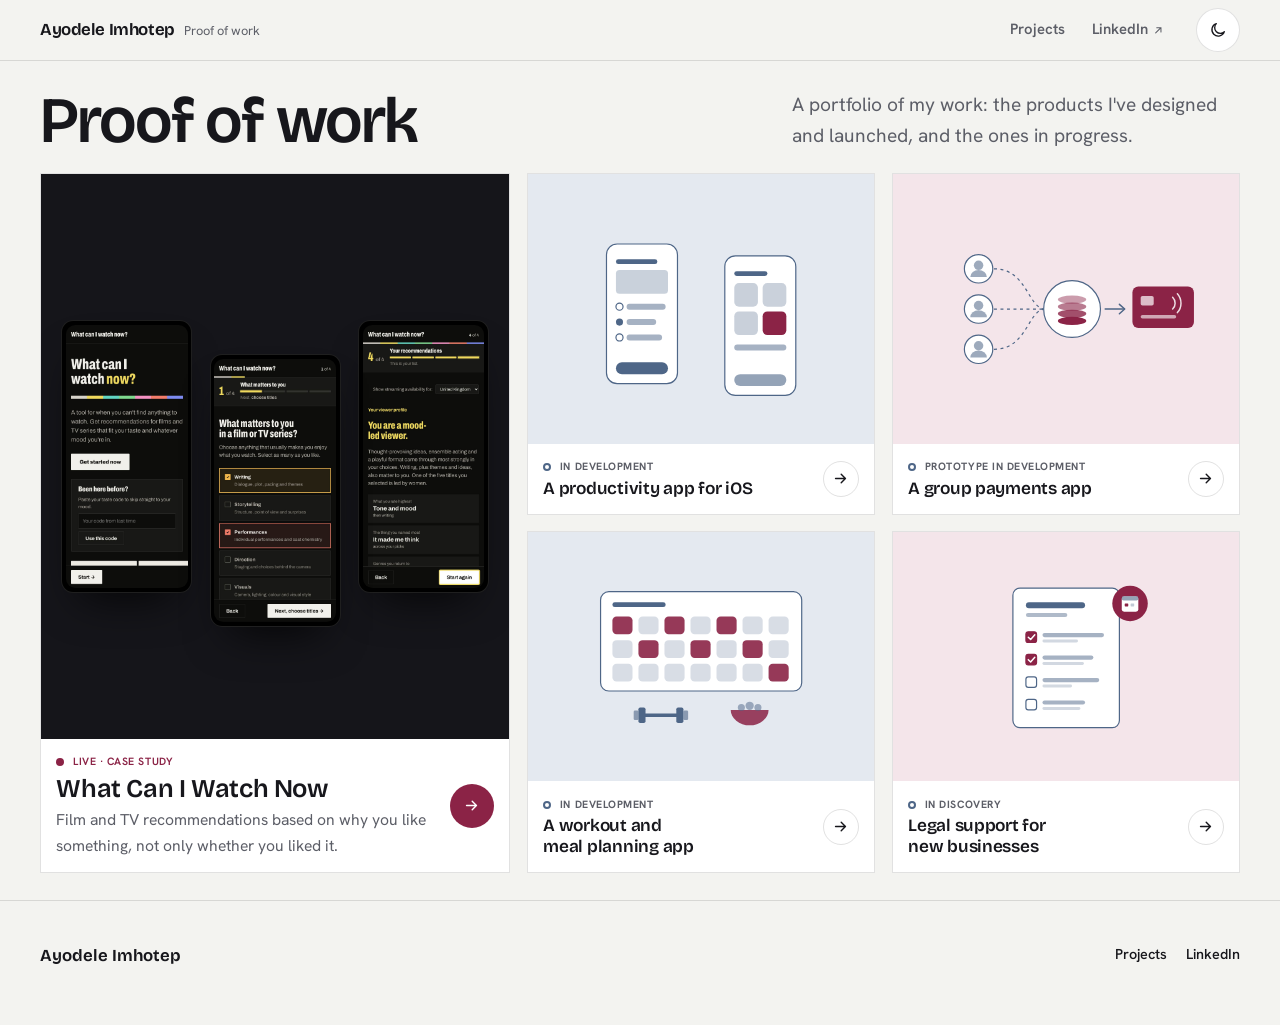
==== commit 0d31b809: "Fit every project on the landing page screen" ====
--- a/portfolio/index.html
+++ b/portfolio/index.html
@@ -9,9 +9,9 @@
 <link rel="preconnect" href="https://fonts.googleapis.com">
 <link rel="preconnect" href="https://fonts.gstatic.com" crossorigin>
 <link href="https://fonts.googleapis.com/css2?family=Bricolage+Grotesque:opsz,wght@12..96,400..700&family=Hanken+Grotesk:ital,wght@0,300..700;1,300..700&display=swap" rel="stylesheet">
-<link rel="stylesheet" href="site.css">
-<link rel="stylesheet" href="redesign.css">
-<link rel="stylesheet" href="refinement.css">
+<link rel="stylesheet" href="site.css?v=20261123c">
+<link rel="stylesheet" href="redesign.css?v=20261123c">
+<link rel="stylesheet" href="refinement.css?v=20261123c">
 </head>
 <body>
 <a class="skip-link" href="#main">Skip to content</a>
@@ -23,7 +23,7 @@
   </div>
 </header>
 
-<main id="main">
+<main id="main" class="home-fit">
 <section class="landing">
   <div class="wrap">
     <h1>Proof of work</h1>
@@ -139,6 +139,6 @@
     </nav>
   </div>
 </footer>
-<script src="site.js"></script>
+<script src="site.js?v=20261123c"></script>
 </body>
 </html>
--- a/portfolio/refinement.css
+++ b/portfolio/refinement.css
@@ -185,3 +185,65 @@
 @media(max-width:640px){.skilltbl tr{border-radius:0;border-color:var(--line)}}
 @media(max-width:860px){.tile-grid{grid-template-columns:1fr}}
 #today{scroll-margin-top:124px}
+
+/* =====================================================================
+   Landing page fits one screen: every project visible without scrolling
+   ===================================================================== */
+.home-fit{display:flex;flex-direction:column;height:calc(100svh - 61px);min-height:540px}
+.home-fit .landing{flex:none;padding:clamp(.9rem,3.2vh,2.4rem) 0 clamp(.8rem,2.4vh,1.6rem)}
+.home-fit .landing .wrap{display:flex;align-items:flex-end;justify-content:space-between;gap:1rem 2.5rem;flex-wrap:wrap}
+.home-fit .landing h1{font-size:clamp(2.3rem,min(7.2vh,6vw),5rem);margin:0;line-height:.95}
+.home-fit .landing .lede{font-size:clamp(.98rem,min(2.2vh,1.5vw),1.2rem);max-width:28rem;margin:0}
+.home-fit .tiles{flex:1;min-height:0;padding:0 0 clamp(.9rem,3vh,2rem)}
+.home-fit .tile-grid{height:100%;grid-template-columns:minmax(0,1.35fr) minmax(0,1fr) minmax(0,1fr);grid-template-rows:minmax(0,1fr) minmax(0,1fr);gap:clamp(.7rem,1.3vw,1.1rem)}
+.home-fit .tile{min-height:0}
+.home-fit .tile-feature{grid-column:1;grid-row:1 / 3}
+.home-fit .tile-visual,.home-fit .tile:not(.tile-feature) .tile-visual,.home-fit .tile-feature .tile-visual{flex:1;min-height:0;height:auto;aspect-ratio:auto;container-type:size}
+.home-fit .tile-visual svg{position:absolute;inset:0;width:100%;height:100%;padding:7% 9%}
+.home-fit .fan{inset:0;align-items:center;justify-content:center;gap:4%;padding:0 4%}
+.home-fit .fan span,.home-fit .tile-feature .fan span{width:min(28cqw,37cqh);margin:0;border-radius:clamp(10px,2.6cqw,20px);padding:clamp(3px,.8cqw,5px)}
+.home-fit .fan img{border-radius:clamp(7px,2cqw,15px)}
+.home-fit .fan span:nth-child(2){transform:translateY(6cqh)}
+.home-fit .fan span:nth-child(4){display:none}
+.home-fit a.tile:hover .fan span:nth-child(odd){transform:translateY(-1.5cqh)}
+.home-fit a.tile:hover .fan span:nth-child(2){transform:translateY(4.5cqh)}
+.home-fit .tile-cap{flex:none;padding:clamp(.6rem,1.6vh,1rem) clamp(.8rem,1.2vw,1.2rem);gap:.7rem}
+.home-fit .tile-cap h2{font-size:clamp(.98rem,min(2.1vh,1.35vw),1.25rem);line-height:1.2;margin:0}
+.home-fit .tile-feature .tile-cap h2{font-size:clamp(1.2rem,min(3vh,2vw),1.75rem)}
+.home-fit .tile-feature .tile-cap p:not(.tile-status){font-size:clamp(.85rem,1.8vh,.98rem);margin-top:.2rem}
+.home-fit .tile-status{font-size:.66rem!important;margin-bottom:.2rem!important}
+.home-fit .tile-go{width:36px;height:36px}
+.home-fit .tile-go svg{width:17px;height:17px}
+.home-fit .tile-feature .tile-go{width:44px;height:44px}
+
+/* Tablet and phone: featured project across the top, four projects in a 2 by 2 grid */
+@media (max-width:900px){
+  .home-fit{height:calc(100svh - 56px);min-height:520px}
+  .home-fit .landing .wrap{display:block}
+  .home-fit .landing h1{font-size:clamp(2rem,9vw,3.4rem);margin-bottom:.25em}
+  .home-fit .landing .lede{font-size:.95rem;line-height:1.45}
+  .home-fit .tile-grid{grid-template-columns:minmax(0,1fr) minmax(0,1fr);grid-template-rows:minmax(0,1.25fr) minmax(0,1fr) minmax(0,1fr);gap:.6rem}
+  .home-fit .tile-feature{grid-column:1 / 3;grid-row:1}
+  .home-fit .fan span,.home-fit .tile-feature .fan span{width:min(22cqw,40cqh)}
+  .home-fit .fan span:nth-child(4){display:block}
+  .home-fit .tile-feature .tile-cap p:not(.tile-status){display:none}
+  .home-fit .tile:not(.tile-feature) .tile-go{display:none}
+  .home-fit .tile-cap{padding:.5rem .7rem .6rem}
+  .home-fit .tile-cap h2{font-size:.9rem}
+  .home-fit .tile-feature .tile-cap h2{font-size:1.15rem}
+  .home-fit .tile-status{font-size:.6rem!important;letter-spacing:.03em}
+  .home-fit .tile-feature .tile-go{width:38px;height:38px}
+  .home-fit .tile-visual svg{padding:6% 6%}
+}
+/* Very short screens (landscape phones): let the page scroll rather than squash */
+@media (max-height:500px){.home-fit{height:auto;min-height:0}.home-fit .tile-grid{grid-template-rows:repeat(3,200px)}}
+.tile-cap .tile-status{flex-wrap:nowrap}
+@media (max-width:420px){
+  .site-nav .inner{gap:.4rem;padding:0 12px}
+  .brand-name{font-size:.98rem}
+  .main-links{gap:0}
+  .main-links a{padding:.4rem .55rem;font-size:.9rem}
+  .main-links a .ext{display:none}
+  .theme-toggle{width:40px;height:40px}
+  .home-fit .tile-visual svg{padding:4%}
+}
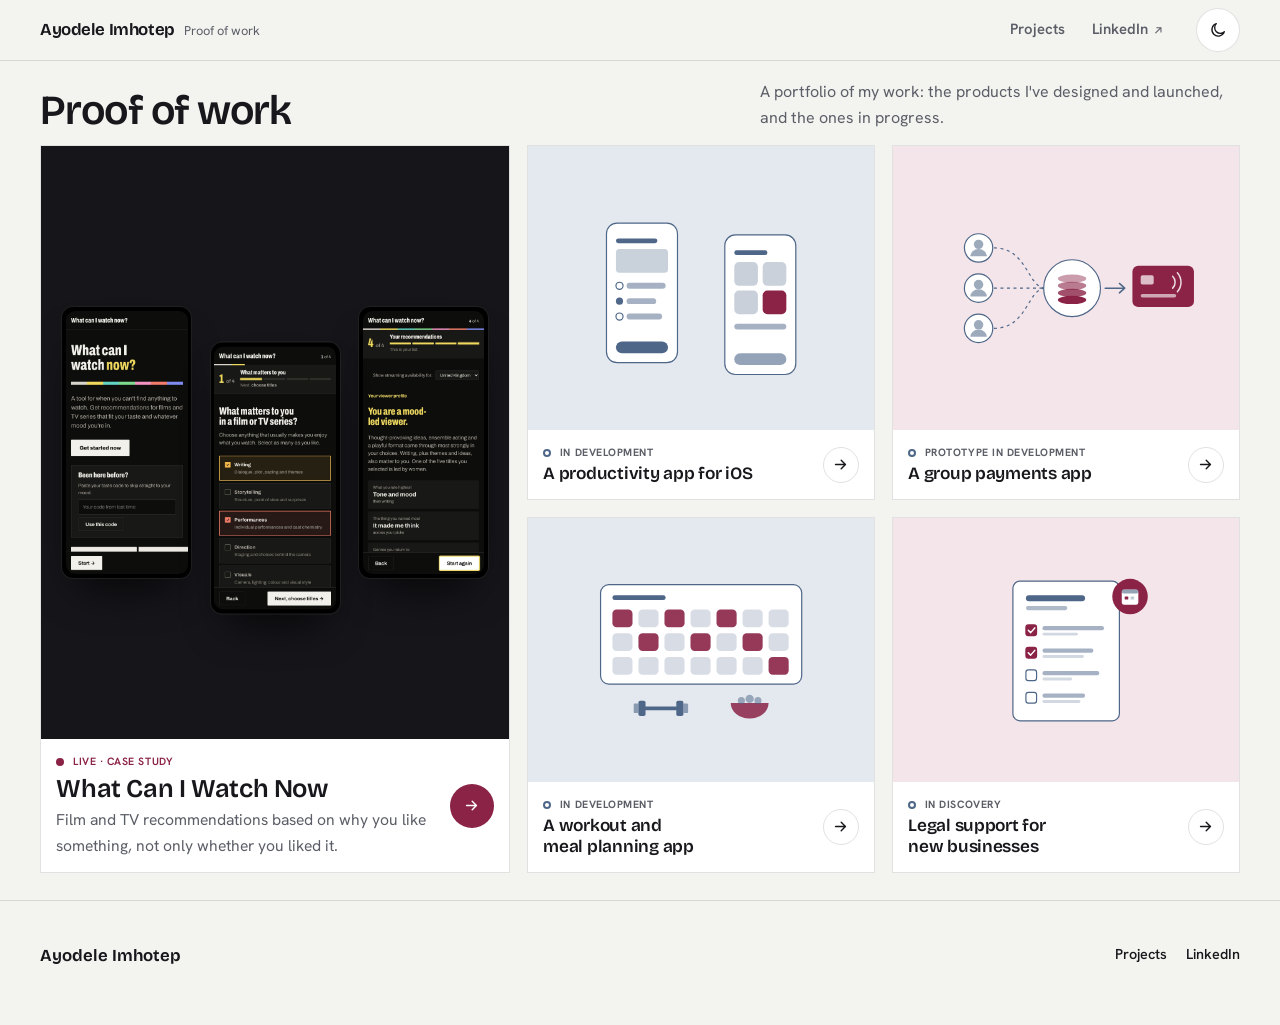
==== commit 1f60733c: "Make page headers more compact" ====
--- a/portfolio/index.html
+++ b/portfolio/index.html
@@ -9,9 +9,9 @@
 <link rel="preconnect" href="https://fonts.googleapis.com">
 <link rel="preconnect" href="https://fonts.gstatic.com" crossorigin>
 <link href="https://fonts.googleapis.com/css2?family=Bricolage+Grotesque:opsz,wght@12..96,400..700&family=Hanken+Grotesk:ital,wght@0,300..700;1,300..700&display=swap" rel="stylesheet">
-<link rel="stylesheet" href="site.css?v=20261123c">
-<link rel="stylesheet" href="redesign.css?v=20261123c">
-<link rel="stylesheet" href="refinement.css?v=20261123c">
+<link rel="stylesheet" href="site.css?v=20261123d">
+<link rel="stylesheet" href="redesign.css?v=20261123d">
+<link rel="stylesheet" href="refinement.css?v=20261123d">
 </head>
 <body>
 <a class="skip-link" href="#main">Skip to content</a>
@@ -139,6 +139,6 @@
     </nav>
   </div>
 </footer>
-<script src="site.js?v=20261123c"></script>
+<script src="site.js?v=20261123d"></script>
 </body>
 </html>
--- a/portfolio/refinement.css
+++ b/portfolio/refinement.css
@@ -247,3 +247,22 @@
   .theme-toggle{width:40px;height:40px}
   .home-fit .tile-visual svg{padding:4%}
 }
+
+/* Compact page headers */
+.home-fit .landing{padding:clamp(.7rem,2vh,1.3rem) 0 clamp(.6rem,1.6vh,1rem)}
+.home-fit .landing h1{font-size:clamp(1.7rem,min(4.6vh,3.4vw),2.9rem);letter-spacing:-.03em}
+.home-fit .landing .lede{font-size:clamp(.92rem,min(1.9vh,1.25vw),1.05rem);max-width:30rem}
+.projects-page-head-v3{padding:clamp(1.1rem,2.6vw,1.8rem) 0 clamp(1rem,2vw,1.4rem)}
+.projects-page-head-v3 .wrap{display:flex;align-items:flex-end;justify-content:space-between;gap:.6rem 2.5rem;flex-wrap:wrap}
+.projects-page-head-v3 .plain-eyebrow-v3{display:none}
+.projects-page-head-v3 h1{font-size:clamp(1.8rem,3.4vw,2.9rem);letter-spacing:-.035em;margin:0}
+.projects-page-head-v3 p{font-size:clamp(.92rem,1.2vw,1.05rem);max-width:34rem;margin:0}
+.project-list-v3{padding-top:clamp(1rem,2vw,1.6rem)}
+@media (max-width:900px){.home-fit .landing h1{font-size:clamp(1.6rem,7vw,2.2rem);margin-bottom:.2em}.home-fit .landing .lede{font-size:.9rem}}
+/* Smaller titles on the Projects card and the case study header */
+.project-card-v3 h2{font-size:clamp(1.9rem,3.2vw,3rem)}
+.case-hero-v2{padding-top:clamp(1.6rem,3vw,2.6rem)}
+.case-hero-v2 h1{font-size:clamp(2.4rem,4.6vw,4.2rem);margin-bottom:.3em}
+.case-poster-v2{min-height:0;padding:1.1rem}
+.case-poster-v2 img{max-height:340px}
+@media (max-width:640px){.case-hero-v2 h1{font-size:clamp(2.1rem,10vw,2.8rem)}}
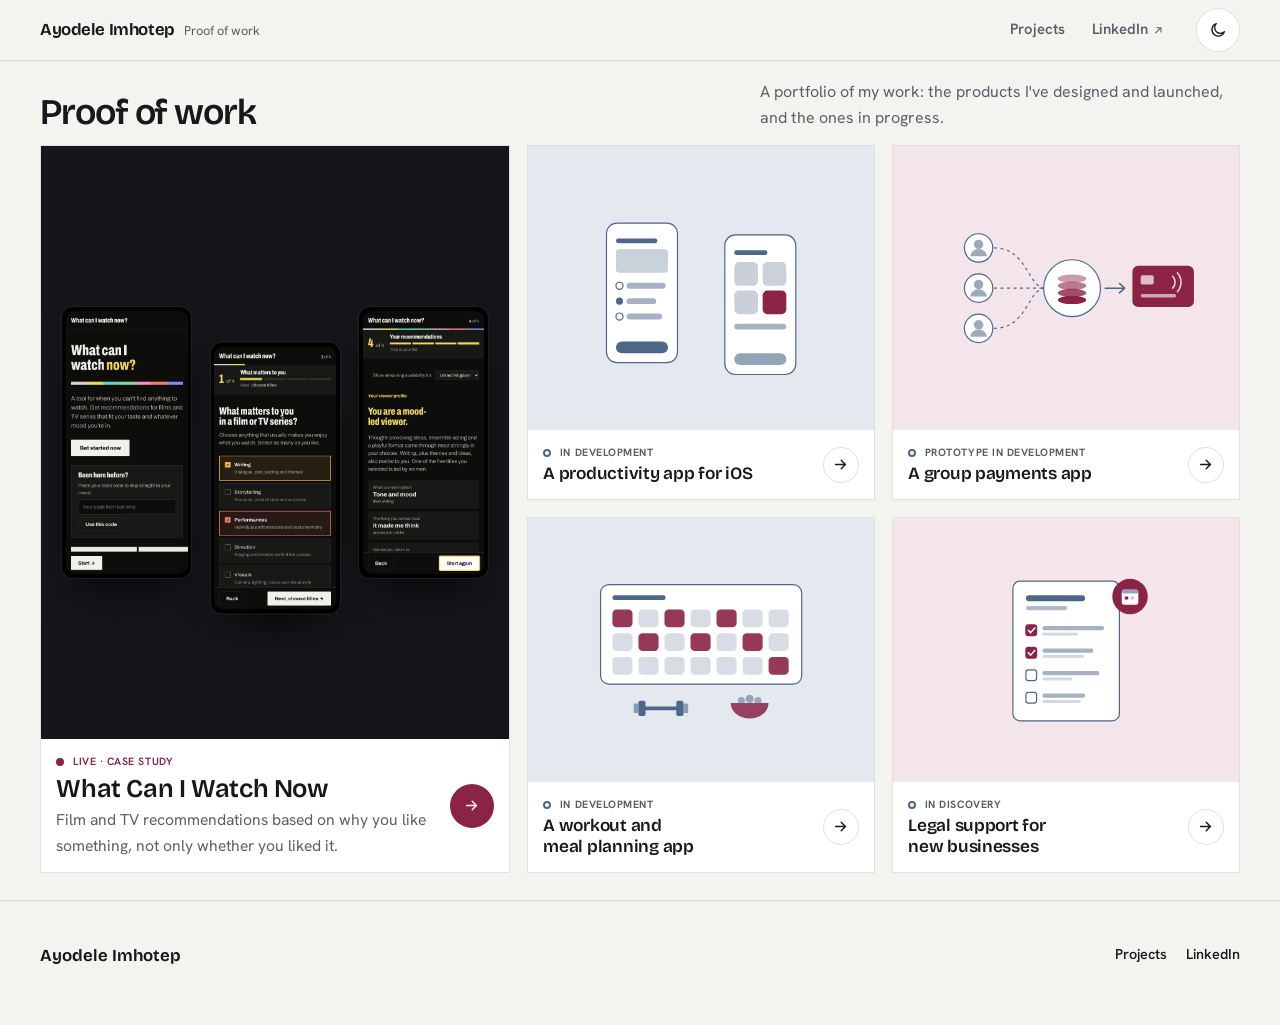
==== commit c4fcc287: "Shrink headings and opening sections" ====
--- a/portfolio/index.html
+++ b/portfolio/index.html
@@ -9,9 +9,9 @@
 <link rel="preconnect" href="https://fonts.googleapis.com">
 <link rel="preconnect" href="https://fonts.gstatic.com" crossorigin>
 <link href="https://fonts.googleapis.com/css2?family=Bricolage+Grotesque:opsz,wght@12..96,400..700&family=Hanken+Grotesk:ital,wght@0,300..700;1,300..700&display=swap" rel="stylesheet">
-<link rel="stylesheet" href="site.css?v=20261123d">
-<link rel="stylesheet" href="redesign.css?v=20261123d">
-<link rel="stylesheet" href="refinement.css?v=20261123d">
+<link rel="stylesheet" href="site.css?v=20261123e">
+<link rel="stylesheet" href="redesign.css?v=20261123e">
+<link rel="stylesheet" href="refinement.css?v=20261123e">
 </head>
 <body>
 <a class="skip-link" href="#main">Skip to content</a>
@@ -139,6 +139,6 @@
     </nav>
   </div>
 </footer>
-<script src="site.js?v=20261123d"></script>
+<script src="site.js?v=20261123e"></script>
 </body>
 </html>
--- a/portfolio/refinement.css
+++ b/portfolio/refinement.css
@@ -266,3 +266,49 @@
 .case-poster-v2{min-height:0;padding:1.1rem}
 .case-poster-v2 img{max-height:340px}
 @media (max-width:640px){.case-hero-v2 h1{font-size:clamp(2.1rem,10vw,2.8rem)}}
+
+/* =====================================================================
+   Compact headings and opening sections across the site
+   ===================================================================== */
+/* Case study opening block */
+.case-hero-v2{padding-top:clamp(1rem,2vw,1.6rem)}
+.case-hero-grid-v2{grid-template-columns:minmax(0,1.3fr) minmax(0,.7fr);gap:clamp(1.2rem,3vw,2.6rem);align-items:center}
+.case-hero-v2 .eyebrow-v2{margin-bottom:.45rem;font-size:.7rem}
+.case-hero-v2 h1{font-size:clamp(1.8rem,3vw,2.6rem);line-height:1;letter-spacing:-.03em;max-width:none;margin:0 0 .45em}
+.case-hero-v2 .lead-v2{font-size:clamp(.95rem,1.2vw,1.05rem);line-height:1.5;max-width:40rem;margin:0}
+.case-hero-v2 .home-actions-v2{margin-top:1rem;gap:.6rem}
+.case-hero-v2 .button-v2{min-height:40px;padding:.5rem .95rem;font-size:.9rem}
+.case-poster-v2{padding:.7rem;gap:.5rem}
+.case-poster-v2 img{max-height:200px;border-width:4px;border-radius:14px}
+.case-poster-v2::after{font-size:.6rem;padding:.35rem .6rem}
+.case-summary-strip-v2{margin-top:clamp(1rem,2vw,1.5rem)}
+.case-summary-strip-v2>div{padding:.6rem .9rem}
+.case-summary-strip-v2 b{font-size:1.35rem}
+.case-summary-strip-v2 span{margin-top:.25rem}
+
+/* Section headings in the case study */
+.case-dashboard-v2{padding:clamp(1.8rem,3.5vw,3rem) 0}
+.artifact-lab-v2{padding:clamp(1.8rem,3.5vw,3rem) 0}
+.case-dashboard-head-v2 h2,.section-heading-v2 h2,.case-page-v2 .sec>.wrap>h2,.sec>.wrap>h2{font-size:clamp(1.55rem,2.5vw,2.2rem);line-height:1.08;letter-spacing:-.025em;max-width:none}
+.section-heading-v2{margin-bottom:1.2rem}
+.case-dashboard-head-v2{margin-bottom:1.2rem}
+
+/* Projects page */
+.projects-page-head-v3{padding:.9rem 0 .8rem}
+.projects-page-head-v3 h1{font-size:clamp(1.6rem,2.6vw,2.2rem)}
+.project-list-v3{padding-top:1rem}
+.project-card-v3 .copy{padding:clamp(1.1rem,2vw,1.8rem)}
+.project-card-v3 h2{font-size:clamp(1.5rem,2.3vw,2.1rem);line-height:1.05;letter-spacing:-.025em;margin:.1em 0 .4em}
+.project-card-v3 .plain-eyebrow-v3{font-size:.7rem;margin-bottom:.3rem}
+.wip-head h2{font-size:clamp(1.5rem,2.4vw,2.1rem)}
+.section-head h2{font-size:clamp(1.4rem,2.2vw,1.9rem)}
+
+/* Landing page */
+.home-fit .landing h1{font-size:clamp(1.6rem,min(4vh,3vw),2.5rem)}
+@media (max-width:640px){
+  .case-hero-v2 h1{font-size:clamp(1.7rem,8vw,2.2rem)}
+  .case-poster-v2{display:none}
+  .case-summary-strip-v2{grid-template-columns:1fr 1fr}
+}
+@media (max-width:900px){.case-hero-grid-v2{grid-template-columns:1fr}.case-poster-v2{display:none}}
+@media (max-width:640px){.case-hero-v2 .lead-v2{font-size:.93rem}.case-summary-strip-v2>div{padding:.5rem .7rem}.case-summary-strip-v2 b{font-size:1.15rem}}
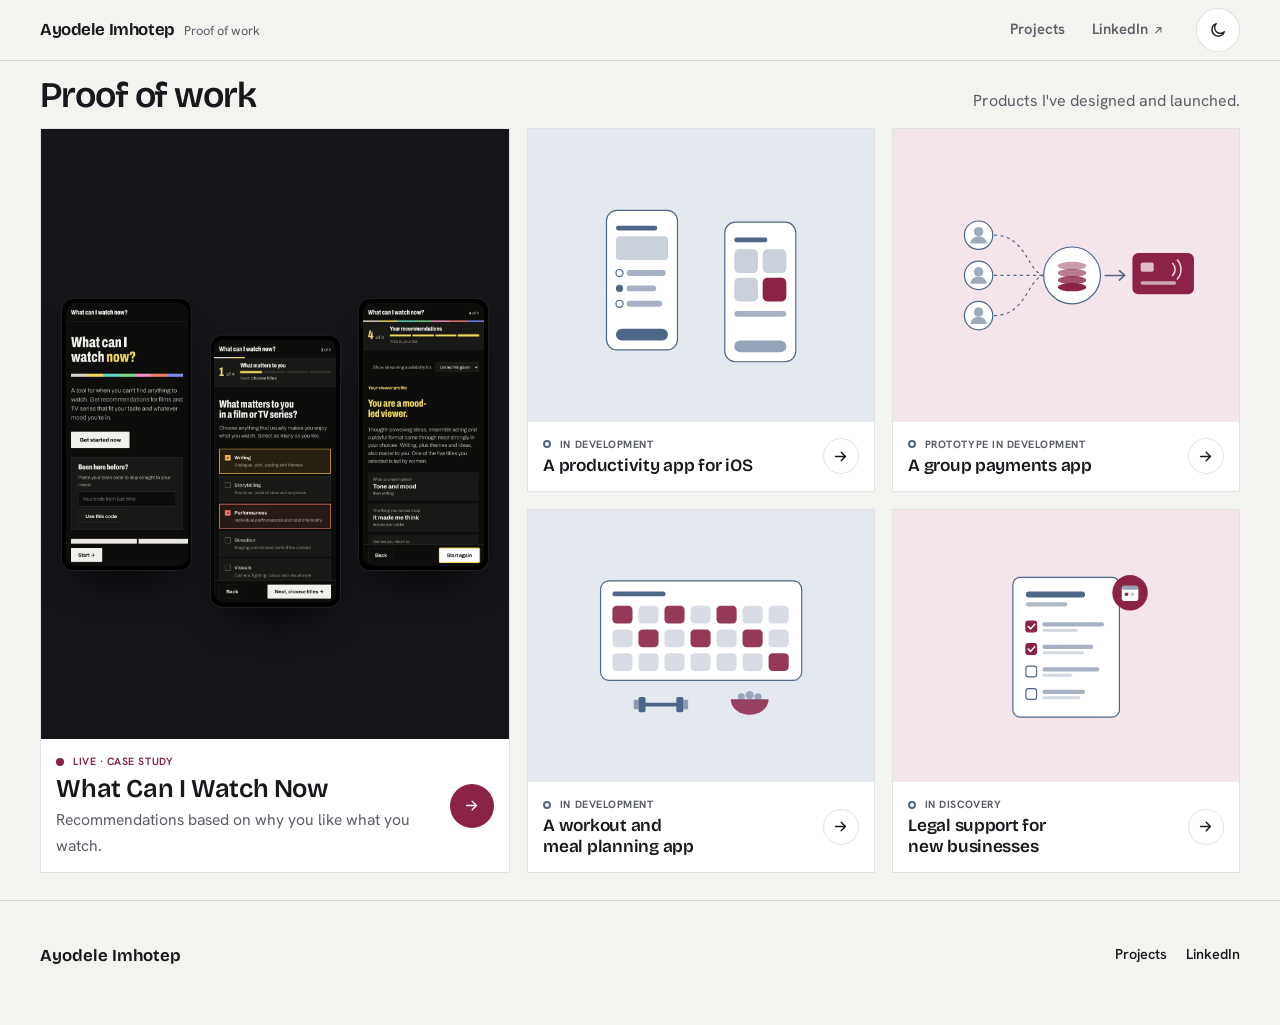
==== commit 5fb956ea: "Tighten copy across the site" ====
--- a/portfolio/index.html
+++ b/portfolio/index.html
@@ -4,7 +4,7 @@
 <meta charset="utf-8">
 <meta name="viewport" content="width=device-width, initial-scale=1, viewport-fit=cover">
 <title>Proof of Work, by Ayodele Imhotep</title>
-<meta name="description" content="Proof of work: the portfolio of Ayodele Imhotep. Products designed and launched, and the ones in progress.">
+<meta name="description" content="Proof of work: products designed and launched by Ayodele Imhotep.">
 <script>try{var t=localStorage.getItem('pow-theme');if(t==='dark'||t==='light')document.documentElement.setAttribute('data-theme',t)}catch(e){}</script>
 <link rel="preconnect" href="https://fonts.googleapis.com">
 <link rel="preconnect" href="https://fonts.gstatic.com" crossorigin>
@@ -27,7 +27,7 @@
 <section class="landing">
   <div class="wrap">
     <h1>Proof of work</h1>
-    <p class="lede">A portfolio of my work: the products I've designed and launched, and the ones in progress.</p>
+    <p class="lede">Products I've designed and launched.</p>
   </div>
 </section>
 
@@ -46,7 +46,7 @@
         <div>
           <p class="tile-status live"><span class="dot" aria-hidden="true"></span>Live · Case study</p>
           <h2>What Can I Watch Now</h2>
-          <p>Film and TV recommendations based on why you like something, not only whether you liked it.</p>
+          <p>Recommendations based on why you like what you watch.</p>
         </div>
         <span class="tile-go"><svg viewBox="0 0 24 24" fill="none" stroke="currentColor" stroke-width="2" stroke-linecap="round" stroke-linejoin="round" aria-hidden="true"><path d="M5 12h14M13 6l6 6-6 6"/></svg></span>
       </div>
